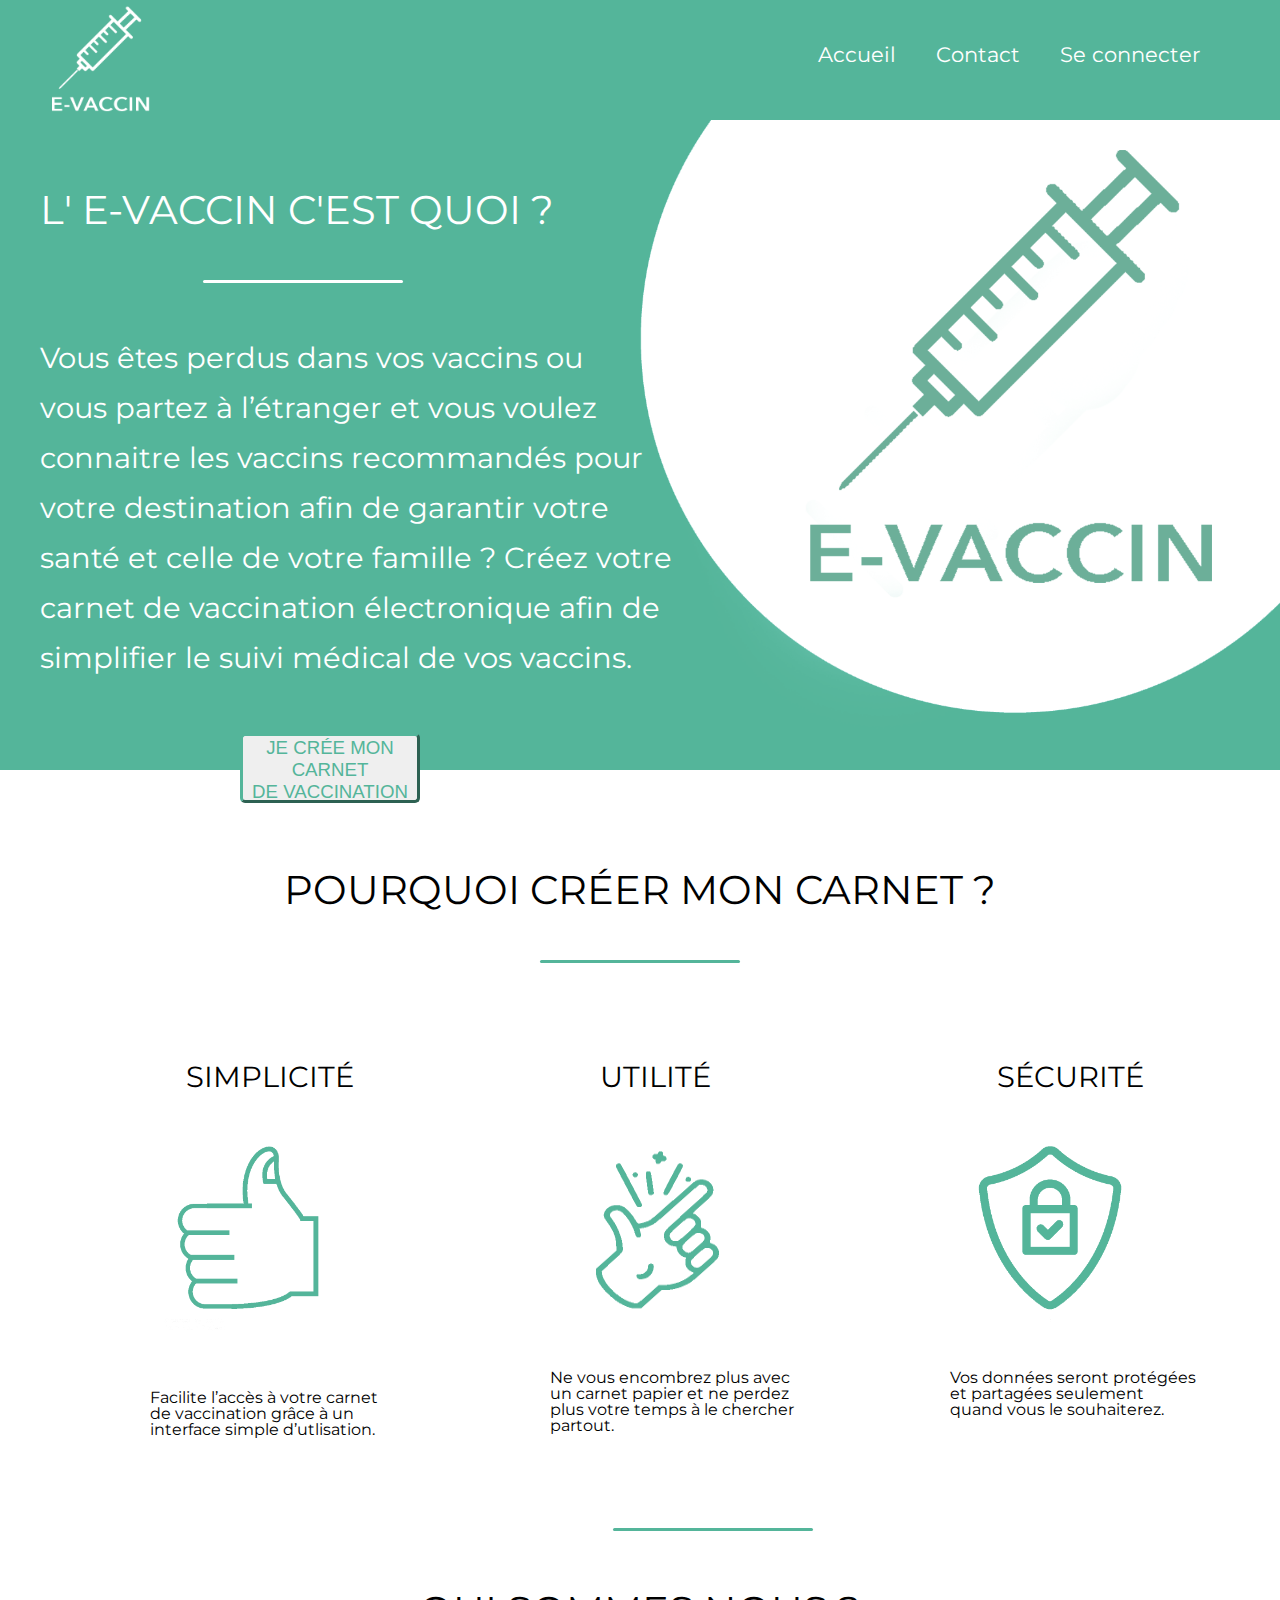
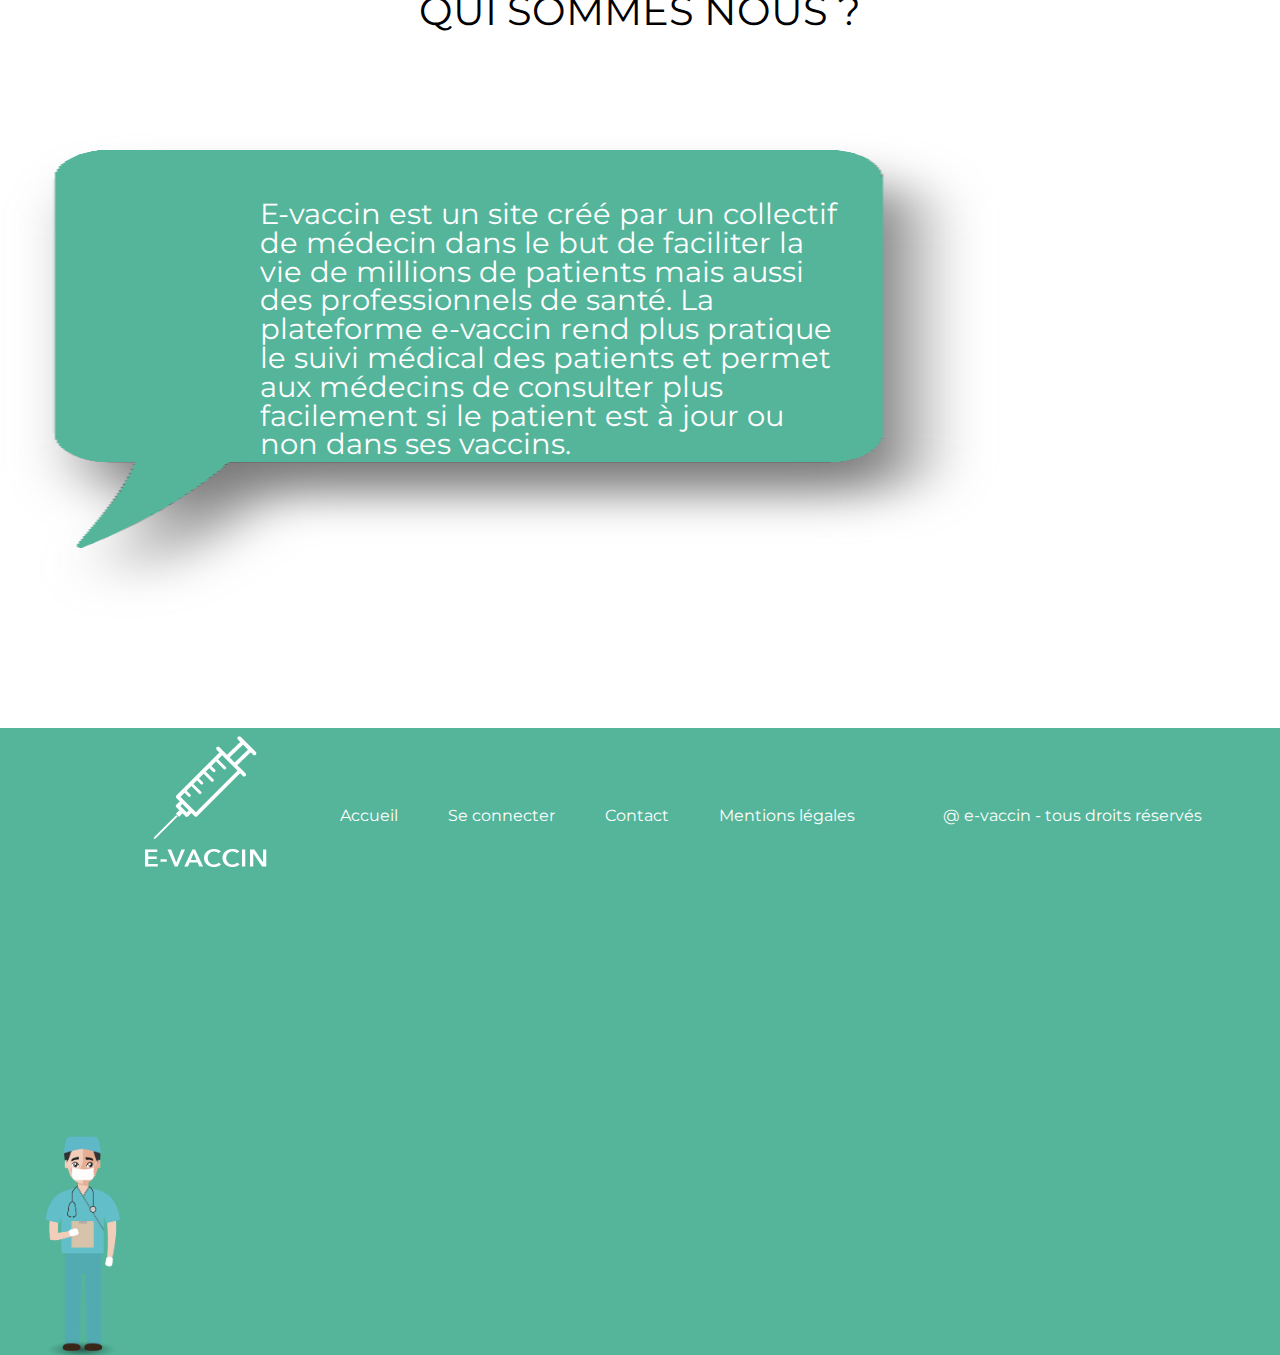
==== Projet 1/index.html @ affbc46d "Connecter" ====
<!DOCTYPE html>
<html lang="fr" dir="ltr">
  <head>
    <meta charset="utf-8">
    <link href="https://fonts.googleapis.com/css?family=McLaren&display=swap" rel="stylesheet">
    <link href="https://fonts.googleapis.com/css?family=Montserrat&display=swap" rel="stylesheet">
    <link rel="stylesheet" href="asset/css/style.css">
    <title>e-vaccin</title>
  </head>

  <body>

    <header>
      <div class="menufixed">
        <div class="wrap">
          <a href="index.html"><img src="asset/images/logof.png" alt="logo du site"></a>
          <nav>
            <ul>
              <li><a href="connexion.html">Se connecter</a></li>
              <li><a href="#contact">Contact</a></li>
              <li><a href="index.html">Accueil</a></li>
            </ul>
          </nav>
        </div>
      </div>
      <div class="clear"></div>
    </header>

    <section id="vquoi">
      <div class="wrap">
        <h2>L' e-vaccin c'est quoi ?</h2>
        <div class="barre"></div>
        <p> Vous êtes perdus dans vos vaccins ou<br>vous partez à l’étranger et vous voulez<br>connaitre les vaccins recommandés pour<br>votre destination afin de garantir votre<br>santé et celle de votre famille ?
        Créez votre<br>carnet de vaccination électronique afin de<br>simplifier le suivi médical de vos vaccins. </p>
        <button type="button" name="button"><a href="connexion.html">Je crée mon carnet<br>de vaccination</a></button>
      </div>
      <div class="clear"></div>
    </section>

    <section id="pourquoi">
      <div class="wrap">
        <h2>Pourquoi créer mon carnet ?</h2>
        <div class="barre2"></div>
        <div class="ex simple">
          <h3>Simplicité</h3>
          <img src="asset/images/simple.png" alt="logo simplicité">
          <p>Facilite l’accès à votre
          carnet de vaccination
          grâce à un interface
          simple d’utlisation.</p>
        </div>

        <div class="ex util">
          <h3>Utilité</h3>
          <img src="asset/images/utile.png" alt="logo utilité">
          <p>Ne vous encombrez
          plus avec un carnet
          papier et ne perdez
          plus votre temps à
          le chercher partout.</p>
        </div>

        <div class="ex securite">
          <h3>Sécurité</h3>
          <img src="asset/images/securite.png" alt="logo sécurité">
          <p>Vos données seront
          protégées et partagées
          seulement quand vous
          le souhaiterez.</p>
        </div>
      </div>
      <div class="clear"></div>
    </section>

    <section id="qui">
        <div class="barre3"></div>
        <h2>Qui sommes nous ?</h2>
        <p>E-vaccin est un site créé par un collectif de médecin dans le but de faciliter la vie de millions de patients mais aussi des professionnels de santé. La plateforme e-vaccin rend plus pratique le suivi médical des patients et permet aux médecins de consulter plus facilement si le patient est à jour ou non dans ses vaccins.</p>
        <img class="bulleperso" src="asset/images/bulle2.png" alt="bulle de discussion">
        <img class="perso" width="100px" src="asset/images/personnage.png" alt="petit bonhomme">
    </section>

    <footer>
      <div class="wrap">
        <a href="index.html"><img src="asset/images/logof.png" alt="logo du site"></a>
        <nav>
          <ul>
            <li><a href="index.html">Accueil</a></li>
            <li><a href="connexion.html">Se connecter</a></li>
            <li><a href="#contact">Contact</a></li>
            <li><a href="#mentions">Mentions légales</a></li>
          </ul>
        </nav>
        <p>@ e-vaccin - tous droits réservés</p>
      </div>
      <div class="clear"></div>
    </footer>

  </body>
</html>
---- Projet 1/asset/css/style.css ----
@import "reset.css";

.wrap {
  max-width: 1200px;
  width: 100%;
  margin: 0 auto;
}

body {
  font-family: 'Montserrat', sans-serif;
  background-color: white;
  color: #black;
}

header .menufixed {
  position: fixed;
  background-color: #54b59a;
  width: 100%;
  z-index: 3;
}

header img {
  float: left;
  width: 120px;
  height: 120px;
}

header nav ul li a {
  font-size: 1.3em;
  color: #fff;
}

header nav ul li a:hover {
  color: #7c869e;
}

header nav ul li {
  float: right;
  padding-right: 40px;
  padding-top: 45px;
}

#vquoi {
  background-image: url("../images/imgbackv.png");
  background-color: #54b59a;
  height: 650px;
  background-position: center;
  background-repeat: no-repeat;
  background-size: cover;
  margin-top: 120px;
  color: white;
}

#vquoi h2 {
  font-size: 2.5em;
  text-transform: uppercase;
  padding-top: 70px;
}

.barre {
  width: 200px;
  height: 3px;
  background-color: #fff;
  border-radius: 5px;
  margin: 50px 162.5px;
}

#vquoi p {
  font-size: 1.8em;
  line-height: 50px;
}

#vquoi a {
  text-transform: uppercase;
  font-size: 1.4em;
}

#vquoi a:hover {
  color:  #032e22;
}

#vquoi button {
  float: left;
  height: 70px;
  width: 180px;
  border-radius: 5px;
  border-color: #54b59a;
  border-width: 3px;
  margin-left: 200px;
  margin-top: 50px;
}


#vquoi button a {
  color: #54b59a;
}

#pourquoi {
  background-color: white;
  color: black;
}

#pourquoi h2 {
  text-align: center;
  font-size: 2.5em;
  text-transform: uppercase;
  padding-top: 100px;
}

.ex img {
  margin-top: 50px;
}

.util img {
  padding-bottom: 20px;
}

.securite img, .util img, .simple img {
  width: 200px;
  height: 200px;
}

.ex {
  float: left;
  width: 33.33333333333333333333%;
  padding: 50px 40px 40px 110px;
}

.ex h3 {
  font-size: 1.8em;
  text-transform: uppercase;
  text-align: center;
}

.barre2 {
  width: 200px;
  height: 3px;
  background-color: #54b59a;
  border-radius: 5px;
  margin: 50px 500px;
}

.simple h3 {
  margin-right: 10px;
}

.util h3 {
  margin-right: 40px;
}

.securite h3 {
  margin-right: 10px;
}
.simple p {
  margin-top: 45px;
}

.util p, .securite p {
  margin-top: 25px;
}

#qui {
  background-color: #fff;
  color: black;
  height: 800px;
}

#qui h2 {
  text-align: center;
  font-size: 2.5em;
  text-transform: uppercase;
  padding-top: 60px;
}

.barre3 {
  width: 200px;
  height: 3px;
  background-color: #54b59a;
  border-radius: 5px;
  margin-left: 612.5px;
  margin-top: 50px;
}

.perso {
  float: left;
  margin-left: 30px;
  margin-top: 500px;
}

.bulleperso {
  float: right;
  width: 1000px;
  height: 500px;
  margin-right: 279px;
  margin-top: 100px;
  position: relative;
  z-index: 1;
}

#qui p {
  position: absolute;
  z-index: 2;
  top: 1800px;
  left: 260px;
  right: 440px;
  font-family: 'Montserrat', cursive;
  font-size: 1.8em;
  color: white;
}

#qui p a {
  color: #585858;
}

#qui p a:hover {
  color: #1b1b1b;
}


footer {
  background-color: #54b59a;
}

footer img {
  width: 150px;
  height: 150px;
  float: left;
}

footer p {
  text-align: center;
  color: white;
}

footer nav ul li {
  float: left;
  margin-right: 50px;
}

footer nav {
  margin-left: 300px;
  padding-top: 80px;
}

footer nav ul li a {
  color: white;
}

footer nav ul li a:hover {
  color: #7c869e;
}




/* CONNEXION */




#pageconnexion {
font-family:"Montserrat";
background-color: white;
}

#con {
  text-align: center;
	margin-top: 30px;
}

div .connexion input[type=text]{
  width: 100%;
  padding: 14px 20px;
  margin: 7px 0 20px 0;
  border: 1px solid #54b59a;
  border-radius: 4px;
  opacity: 80%;
  border-color: #54B59A;
  border-width: 1.5px;
}
div .connexion input[type=password]{
  width: 100%;
  padding: 14px 20px;
  margin: 7px 0 20px 0;
  border: 1px solid #54b59a;
  border-radius: 4px;
  opacity: 80%;
  border-color: #54B59A;
  border-width: 1.5px;
}

div .connexion input[type=submit]{
  width: 50%;
  color: white;
  padding: 14px 20px;
	margin-left: 25%;
  border: none;
  border-radius: 4px;
	margin-bottom: 100px;
	text-align: center;
  text-transform: uppercase;
  font-size: 1.4em;
  margin-top: 60px;
  border-color: #54B59A;
  border-width: 1.5px;
  background-color: #54B59A;
}

div .connexion input[type=number]{
	width: 100%;
  padding: 12px 20px;
  margin: 7px 0 20px 0;
  border: 1px solid #54b59a;
  border-radius: 4px;
  opacity: 80%;
  border-color: #54B59A;
  border-width: 1.5px;
}
div .connexion input[type=submit]:hover{

	transition-duration: 1s;
	background-image: url(../images/bandetextee-vaccin.png);
	background-size: contain;
	background-repeat: no-repeat;
	background-position: right;

}
div .connexion input[type=text]:hover{
	border: 3px solid #16a88b;
}
div .connexion input[type=password]:hover{
	border: 3px solid #16a88b;
}
div .inscription input[type=text]{
  width: 100%;
  padding: 14px 20px;
  margin: 7px 0 20px 0;
  border: 1px solid #54b59a;
  border-radius: 4px;
  opacity: 80%;
  border-color: #54B59A;
  border-width: 1.5px;
}
div .inscription input[type=password]{
  width: 100%;
  padding: 14px 20px;
  margin: 7px 0 20px 0;
  border: 1px solid #54b59a;
  border-radius: 4px;
  opacity: 80%;
  border-color: #54B59A;
  border-width: 1.5px;
}

div .inscription input[type=submit]{
  width: 50%;
  color: white;
  padding: 14px 20px;
	margin-left: 25%;
  border: none;
  border-radius: 4px;
	margin-bottom: 100px;
	text-align: center;
  text-transform: uppercase;
  font-size: 1.4em;
  margin-top: 60px;
  border-color: #54B59A;
  border-width: 1.5px;
  background-color: #54B59A;
}

div .inscription input[type=number]{
	width: 100%;
  padding: 12px 20px;
  margin: 7px 0 20px 0;
  border: 1px solid #54b59a;
  border-radius: 4px;
  opacity: 80%;
  border-color: #54B59A;
  border-width: 1.5px;
}

div .inscription input[type=number]:hover {
  border: 3px solid #16a88b;
}

div .inscription input[type=submit]:hover{

	transition-duration: 1s;
	background-image: url(../images/bandetextee-vaccin.png);
	background-size: contain;
	background-repeat: no-repeat;
	background-position: right;

}
div .inscription input[type=text]:hover{
	border: 3px solid #16a88b;
}
div .inscription input[type=password]:hover{
	border: 3px solid #16a88b;
}
div .barre3 {
	background-color: #16a88b;
	height: 2px;
	width: 100px;
	margin: 0 auto;
	margin-top: 60px;
	margin-bottom: 60px;

}


div .connexion {
	float: left;
	width: 40%;
}

div .inscription  {
	float: right;
	width: 40%;
}
.connexion p , .inscription p {
	text-align: center;
	margin-bottom: 40px;
}
div .barre4 {
	background-color: #16a88b;
	height: 675px;
	width: 2px;
	margin-left: 10%;
	margin-top: 70px;
	float: left;

}

#inscription {
	margin-bottom: 200px;
}

LA MERE DE MATHIS LA REINE DES ABEILLES
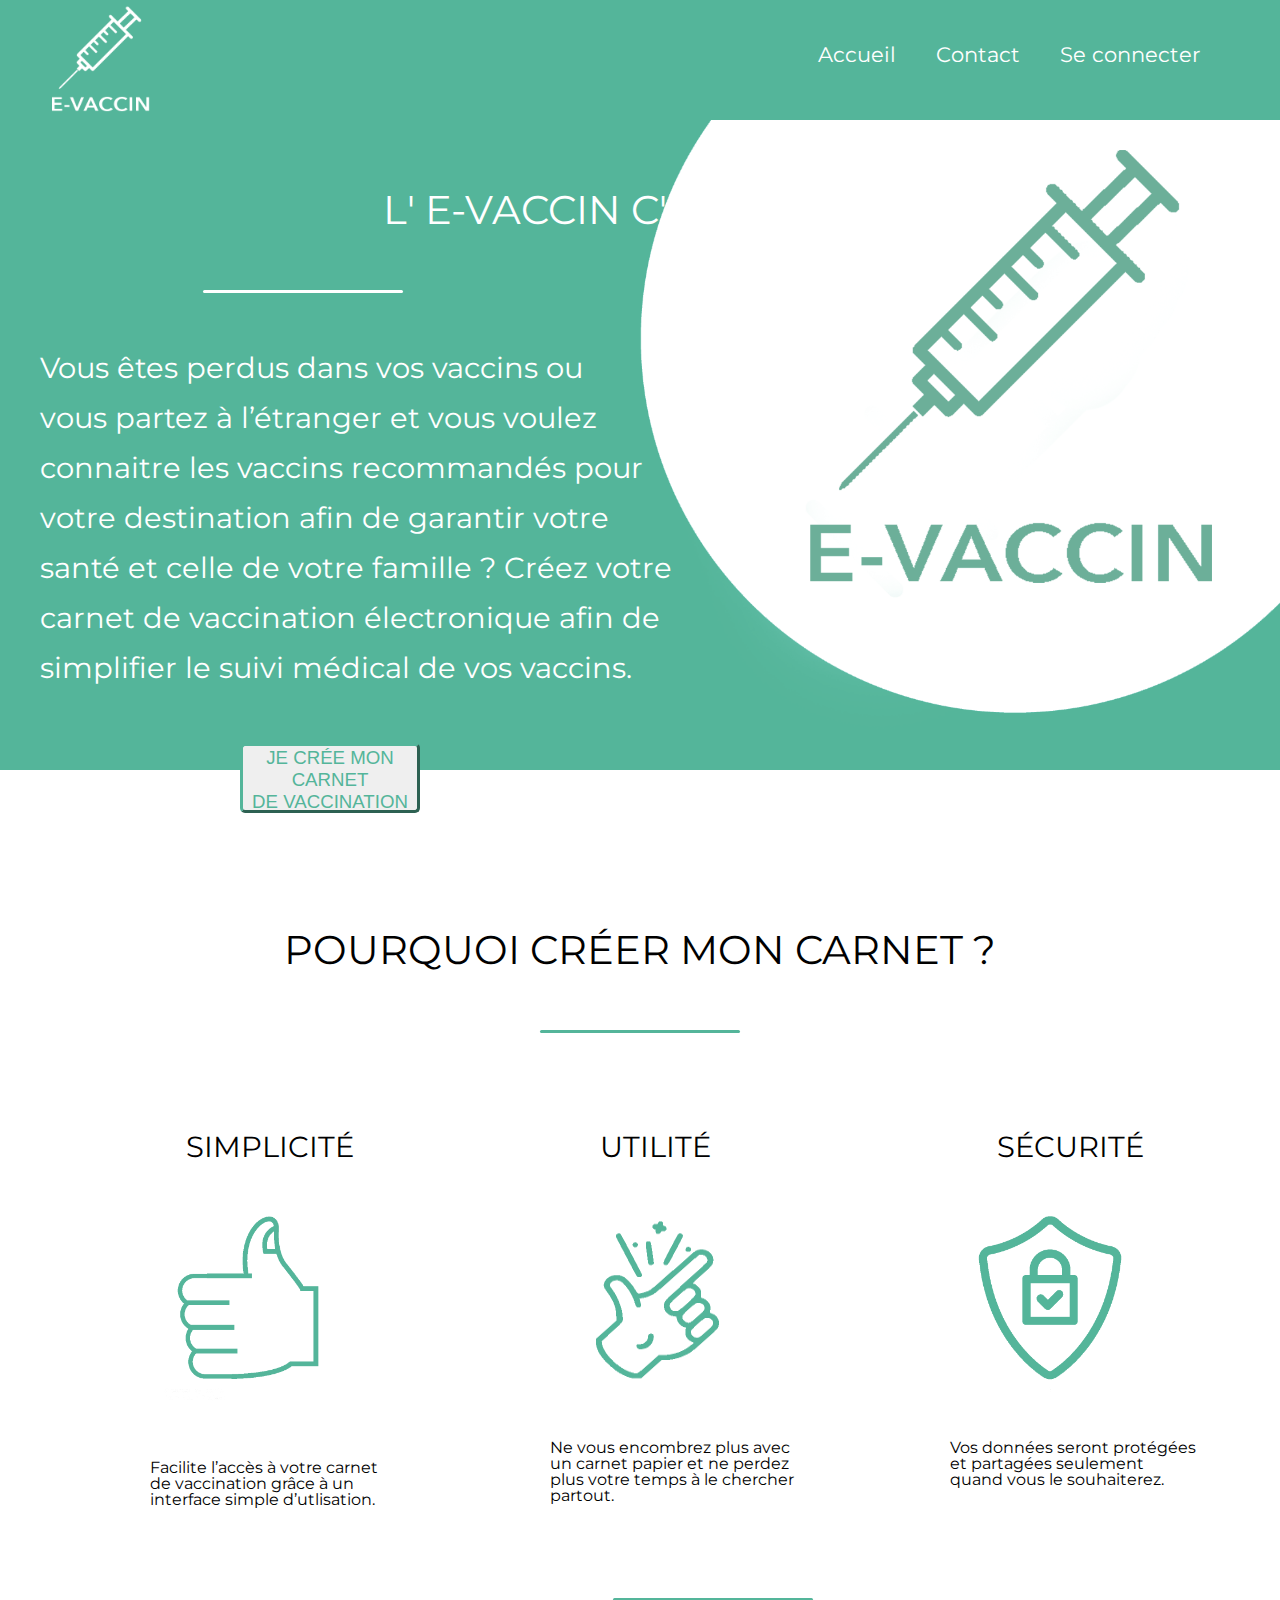
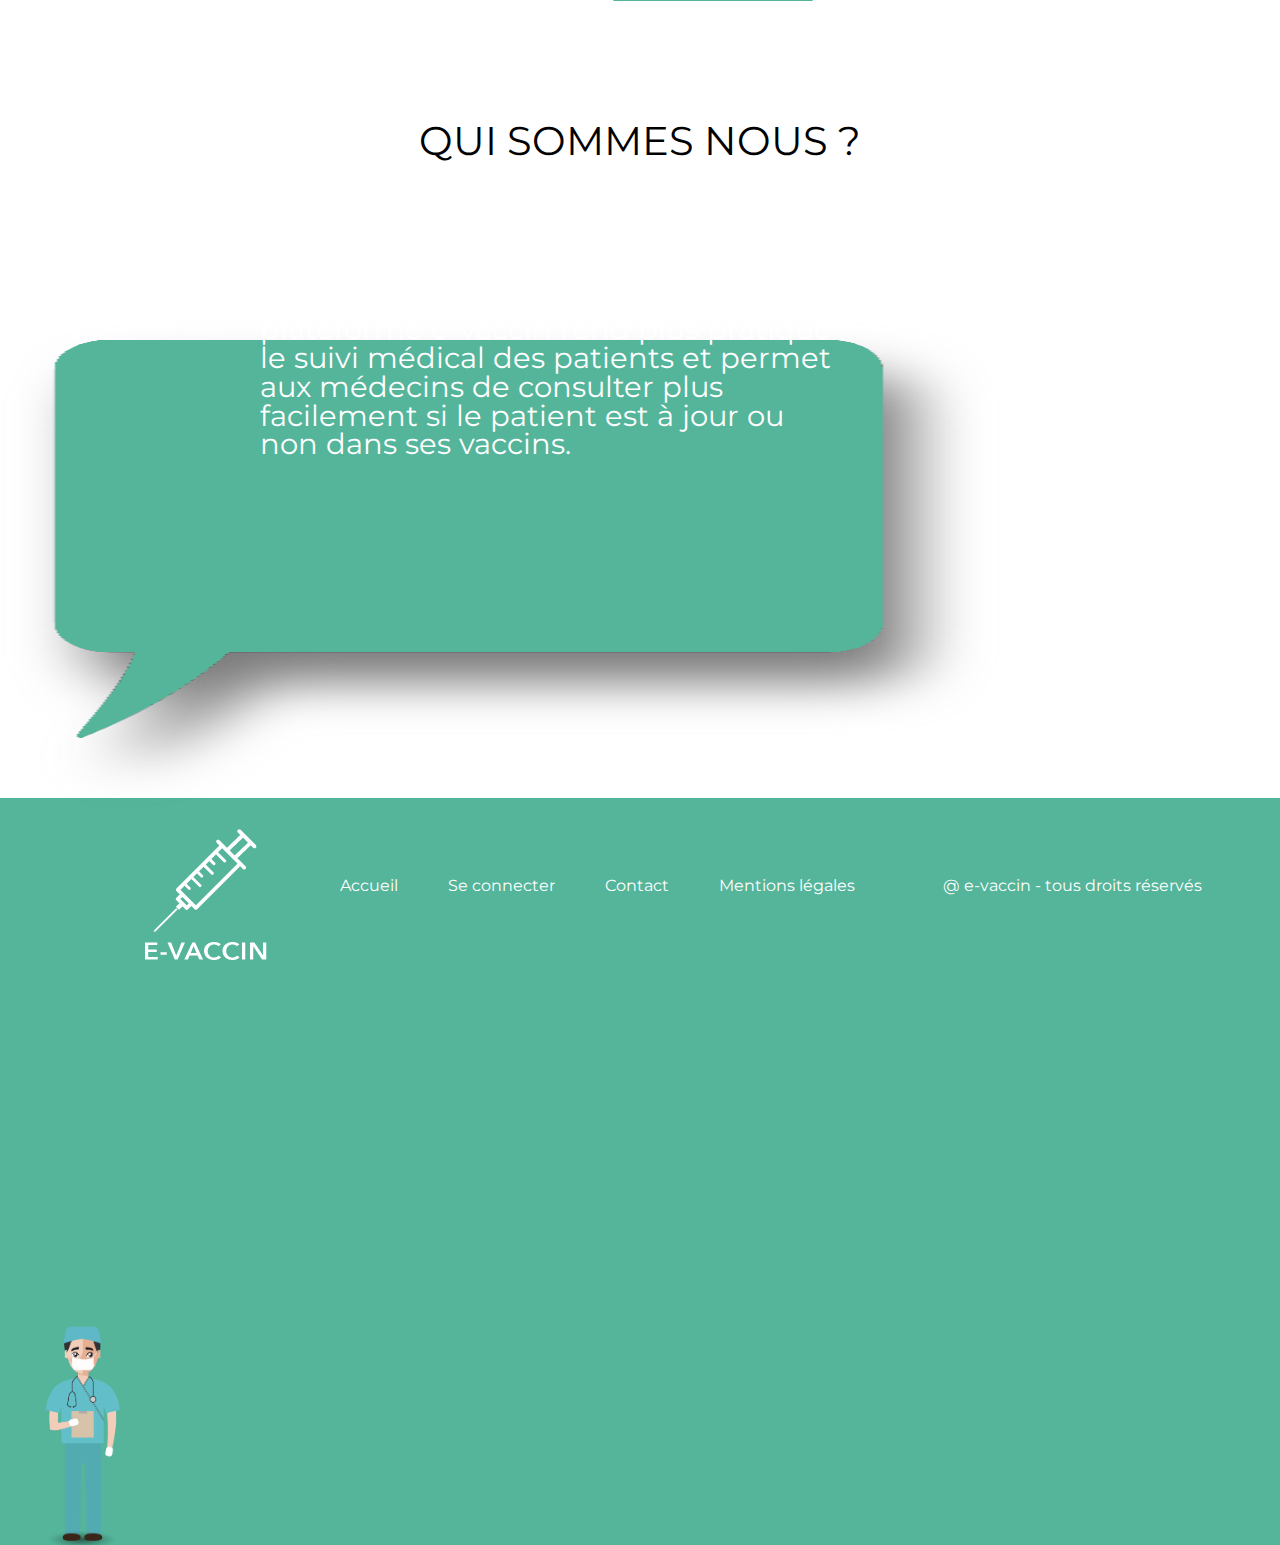
==== commit f97463cf: "police" ====
--- a/Projet 1/index.html
+++ b/Projet 1/index.html
@@ -2,7 +2,6 @@
 <html lang="fr" dir="ltr">
   <head>
     <meta charset="utf-8">
-    <link href="https://fonts.googleapis.com/css?family=McLaren&display=swap" rel="stylesheet">
     <link href="https://fonts.googleapis.com/css?family=Montserrat&display=swap" rel="stylesheet">
     <link rel="stylesheet" href="asset/css/style.css">
     <title>e-vaccin</title>
--- a/Projet 1/asset/css/style.css
+++ b/Projet 1/asset/css/style.css
@@ -437,4 +437,93 @@
 	margin-bottom: 200px;
 }
 
-LA MERE DE MATHIS LA REINE DES ABEILLES 
+
+/* CONTACT */
+
+
+.conformulaire {
+	float: left;
+	width: 50%;
+	border: 1px solid #54b59a;
+	margin-left: 5%;
+	margin-top: 30px;
+	margin-bottom: 200px;
+}
+.coninformation {
+	margin-top: 30px;
+	float: right;
+	width: 30%;
+	border: 1px solid #54b59a;
+	margin-right: 5%;
+	padding-bottom: 446px;
+}
+h1 {
+	text-align: center;
+	margin: 100px 0;
+	font-size: 2.5em;
+}
+h2{
+	text-align: center;
+	margin: 60px 0;
+	font-size: 1.5em;
+}
+.bar {
+	width: 10%;
+	height: 3px;
+	margin: 0 auto;
+	background-color: #54b59a;
+}
+.conformulaire input{
+	width: 45%;
+	padding: 12px 30px;
+	border-radius: 3px;
+	border: 1px solid #54b59a;
+	background-color: #54b59a;
+	margin-left: 2%;
+	margin-right: 2%;
+}
+
+.conformulaire #email{
+	margin-top: 60px;
+	float: left;
+	margin-bottom: 30px;
+}
+.conformulaire #nom {
+	margin-bottom: 30px;
+	margin-top: 60px;
+	float: right;
+}
+.conformulaire textarea{
+	border: 1px solid #54b59a;
+	background-color: #54b59a;
+	width: 50%;
+	margin-left: 25%;
+	border-radius: 3px;
+	border: none;
+	margin-top: 30px;
+	max-width: 50%;
+	max-height: 2000px;
+	min-width: 50%;
+}
+.conformulaire #sujet {
+	width: 96%;
+}
+.conformulaire #submit {
+	margin-left: 27.5%;
+	margin-bottom: 60px;
+	margin-top: 30px;
+}
+.coninformation .info input{
+	background-color: #54b59a;
+	text-align: center;
+	font-size: 1.2em;
+	margin-left: 40%;
+	margin-top: 30px;
+	max-width: 50%;
+	padding: 10px 0;
+	border: none
+}
+.info input:hover {
+	padding-right: 40px;
+	padding-bottom: 200px;
+}
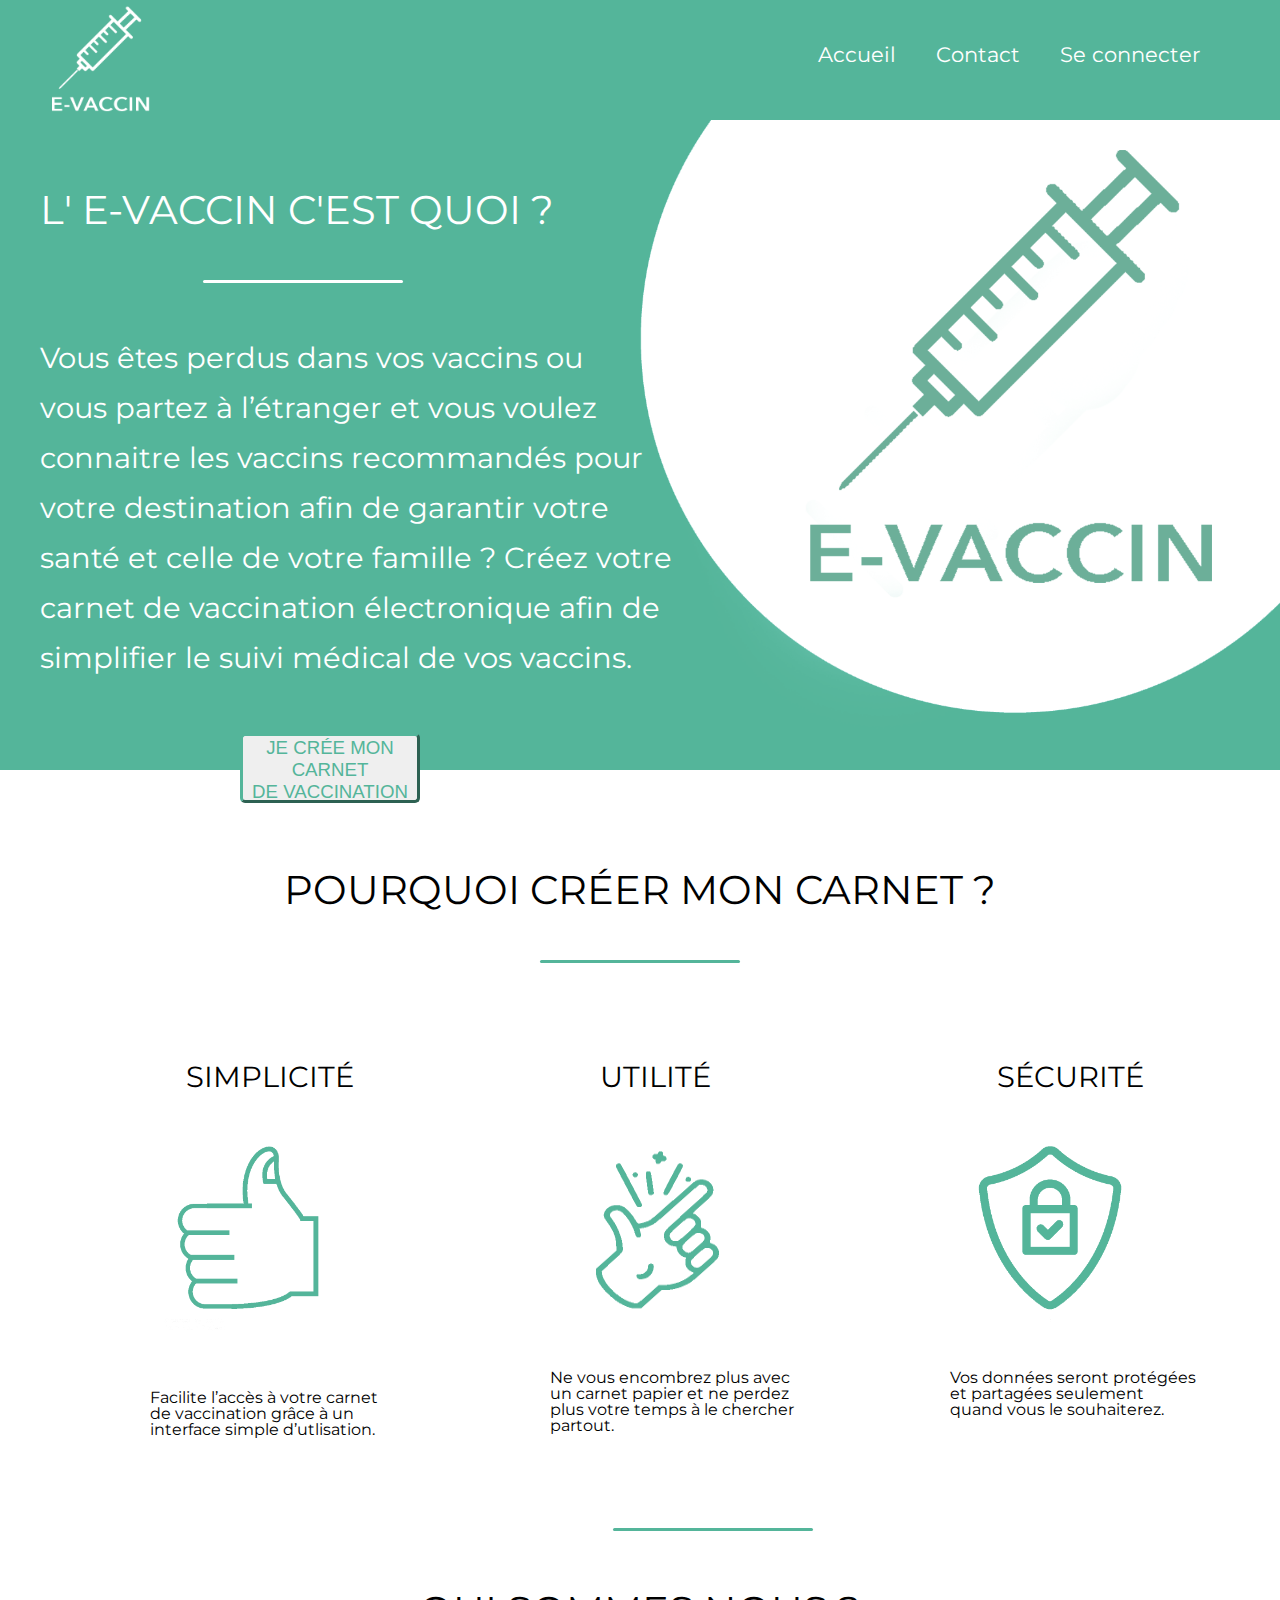
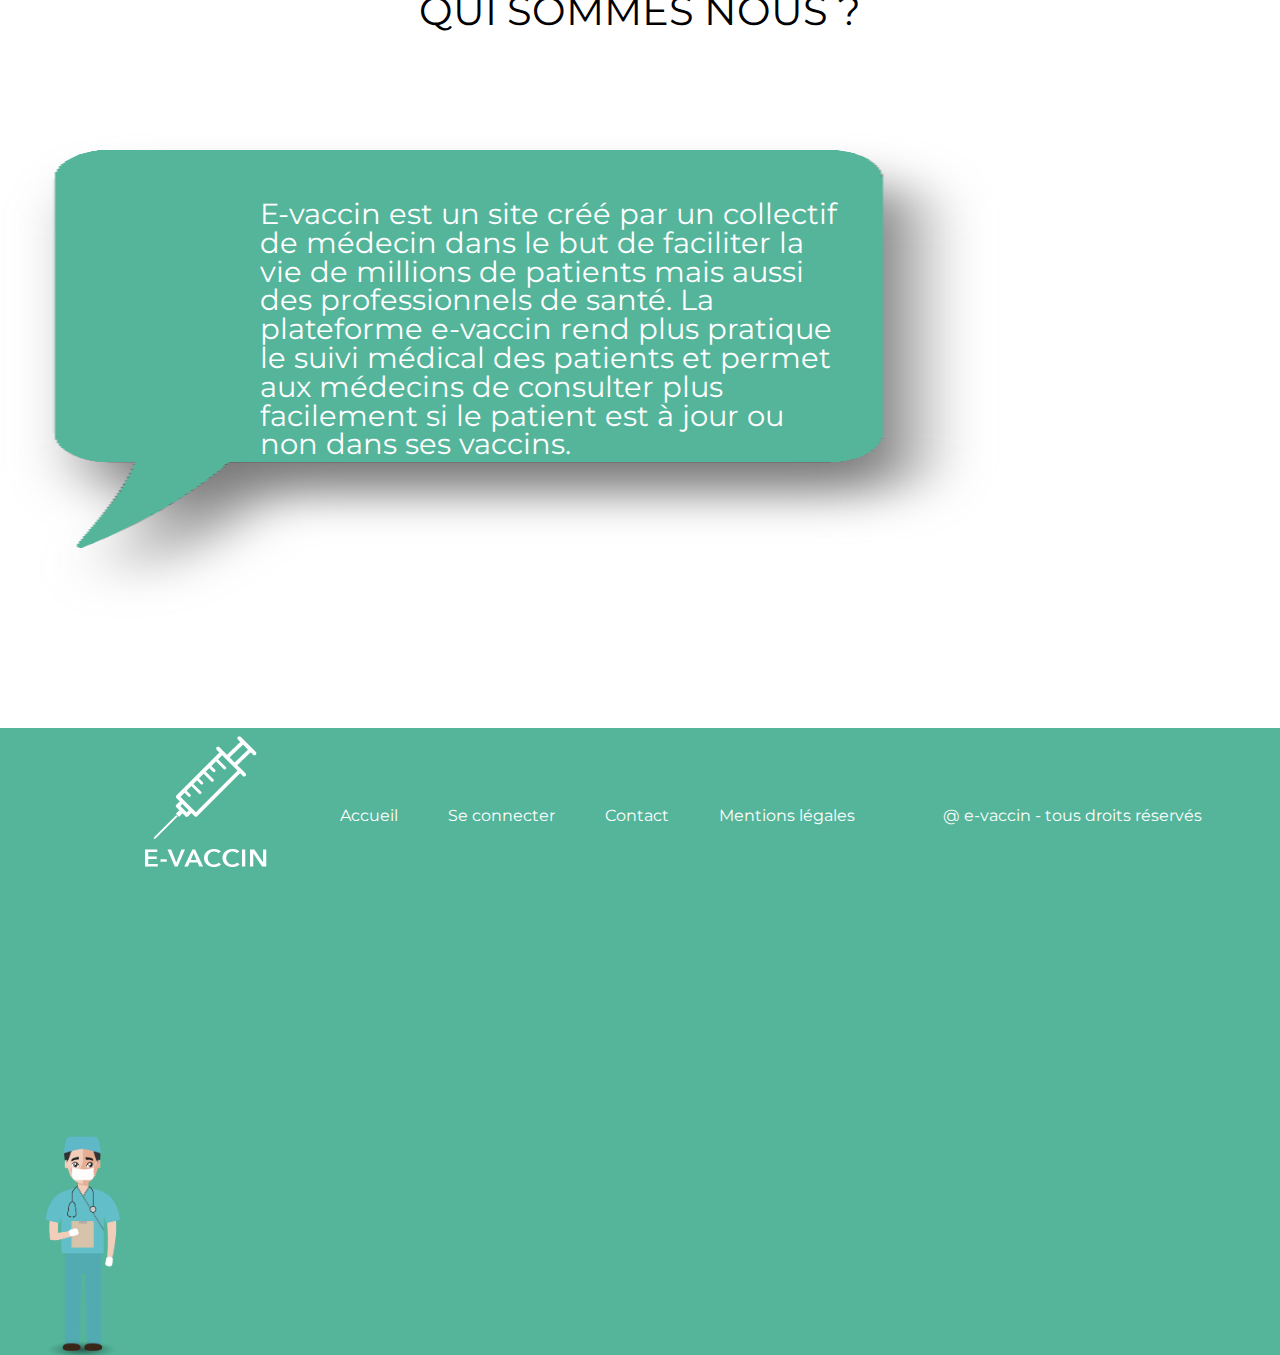
==== commit 2bc5585f: "lien" ====
--- a/Projet 1/index.html
+++ b/Projet 1/index.html
@@ -16,7 +16,7 @@
           <nav>
             <ul>
               <li><a href="connexion.html">Se connecter</a></li>
-              <li><a href="#contact">Contact</a></li>
+              <li><a href="contact.html">Contact</a></li>
               <li><a href="index.html">Accueil</a></li>
             </ul>
           </nav>
@@ -86,7 +86,7 @@
           <ul>
             <li><a href="index.html">Accueil</a></li>
             <li><a href="connexion.html">Se connecter</a></li>
-            <li><a href="#contact">Contact</a></li>
+            <li><a href="contact.html">Contact</a></li>
             <li><a href="#mentions">Mentions légales</a></li>
           </ul>
         </nav>
--- a/Projet 1/asset/css/style.css
+++ b/Projet 1/asset/css/style.css
@@ -457,12 +457,13 @@
 	margin-right: 5%;
 	padding-bottom: 446px;
 }
-h1 {
+.h1speciale {
 	text-align: center;
 	margin: 100px 0;
 	font-size: 2.5em;
-}
-h2{
+  padding-top: 120px;
+}
+h5{
 	text-align: center;
 	margin: 60px 0;
 	font-size: 1.5em;
@@ -517,11 +518,10 @@
 	background-color: #54b59a;
 	text-align: center;
 	font-size: 1.2em;
-	margin-left: 40%;
-	margin-top: 30px;
+	margin: 0 auto;
 	max-width: 50%;
-	padding: 10px 0;
-	border: none
+	padding: 10px 40px;
+	border: none;
 }
 .info input:hover {
 	padding-right: 40px;
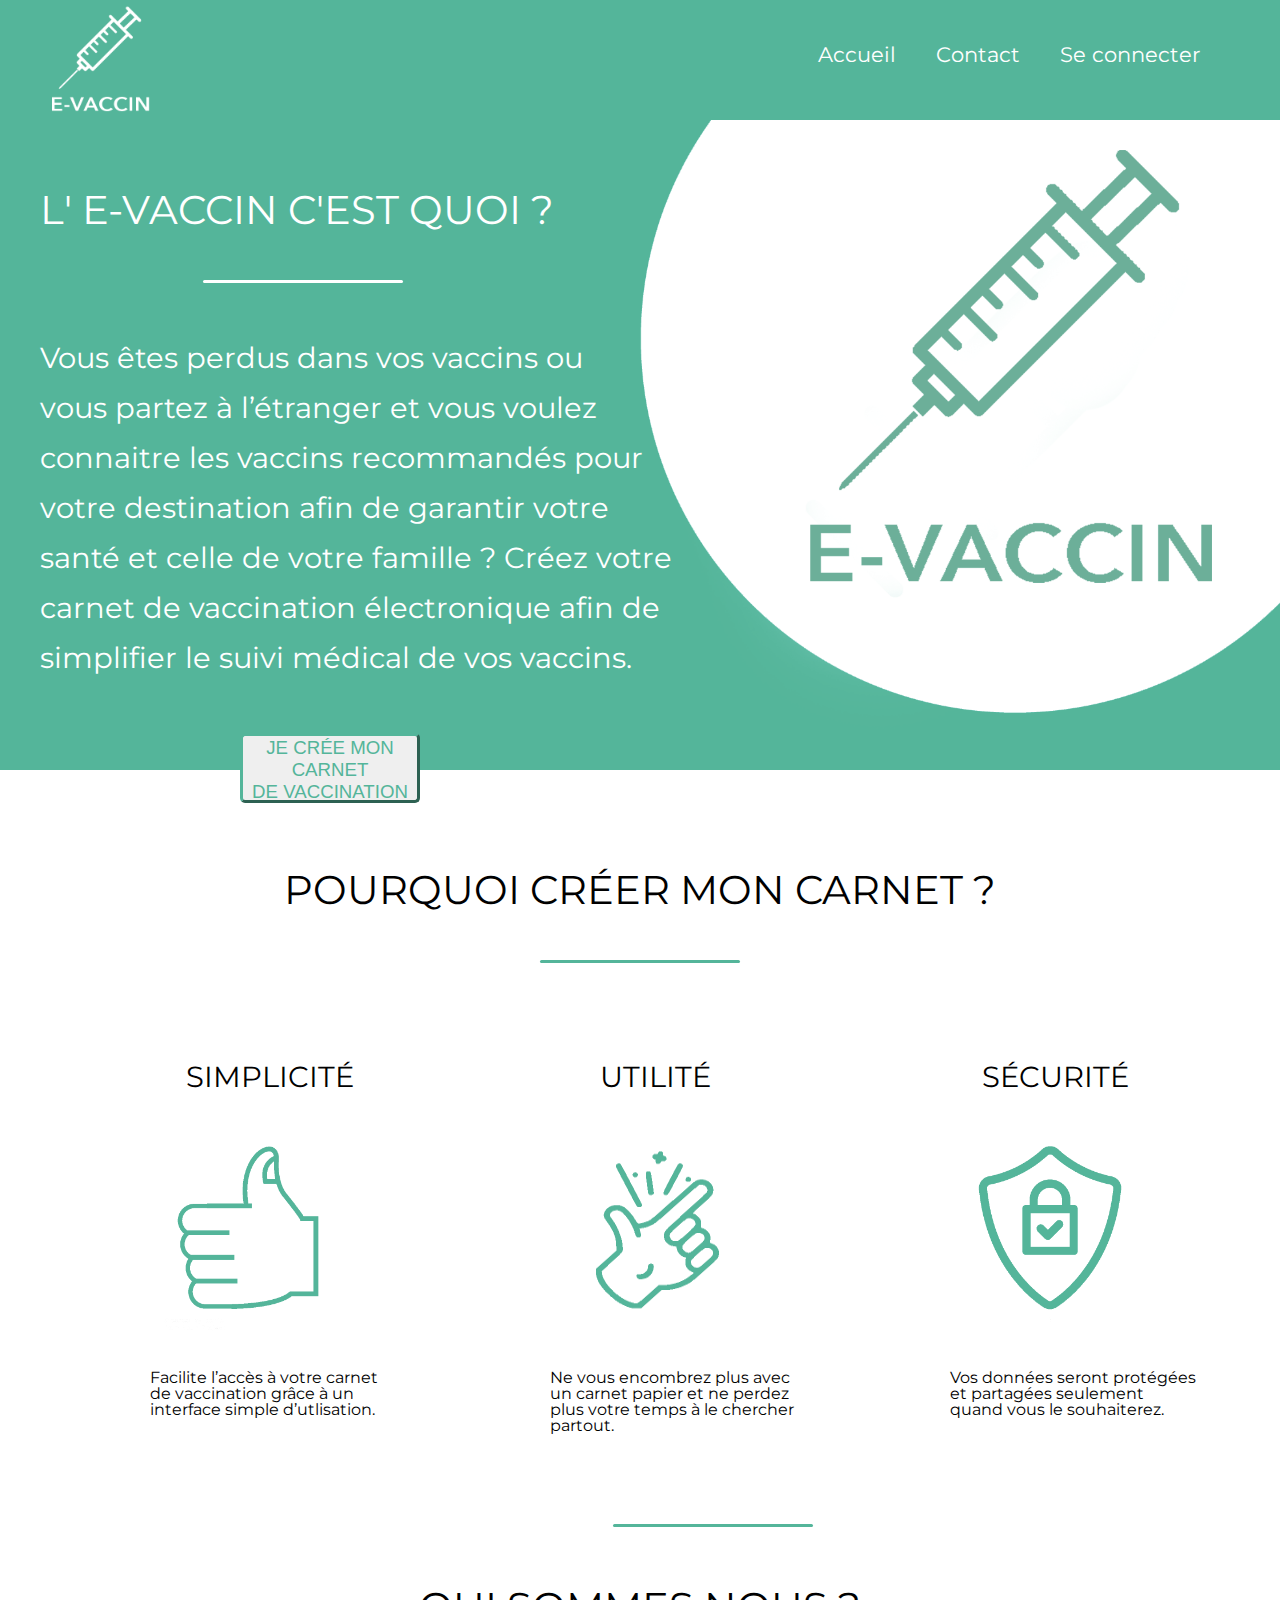
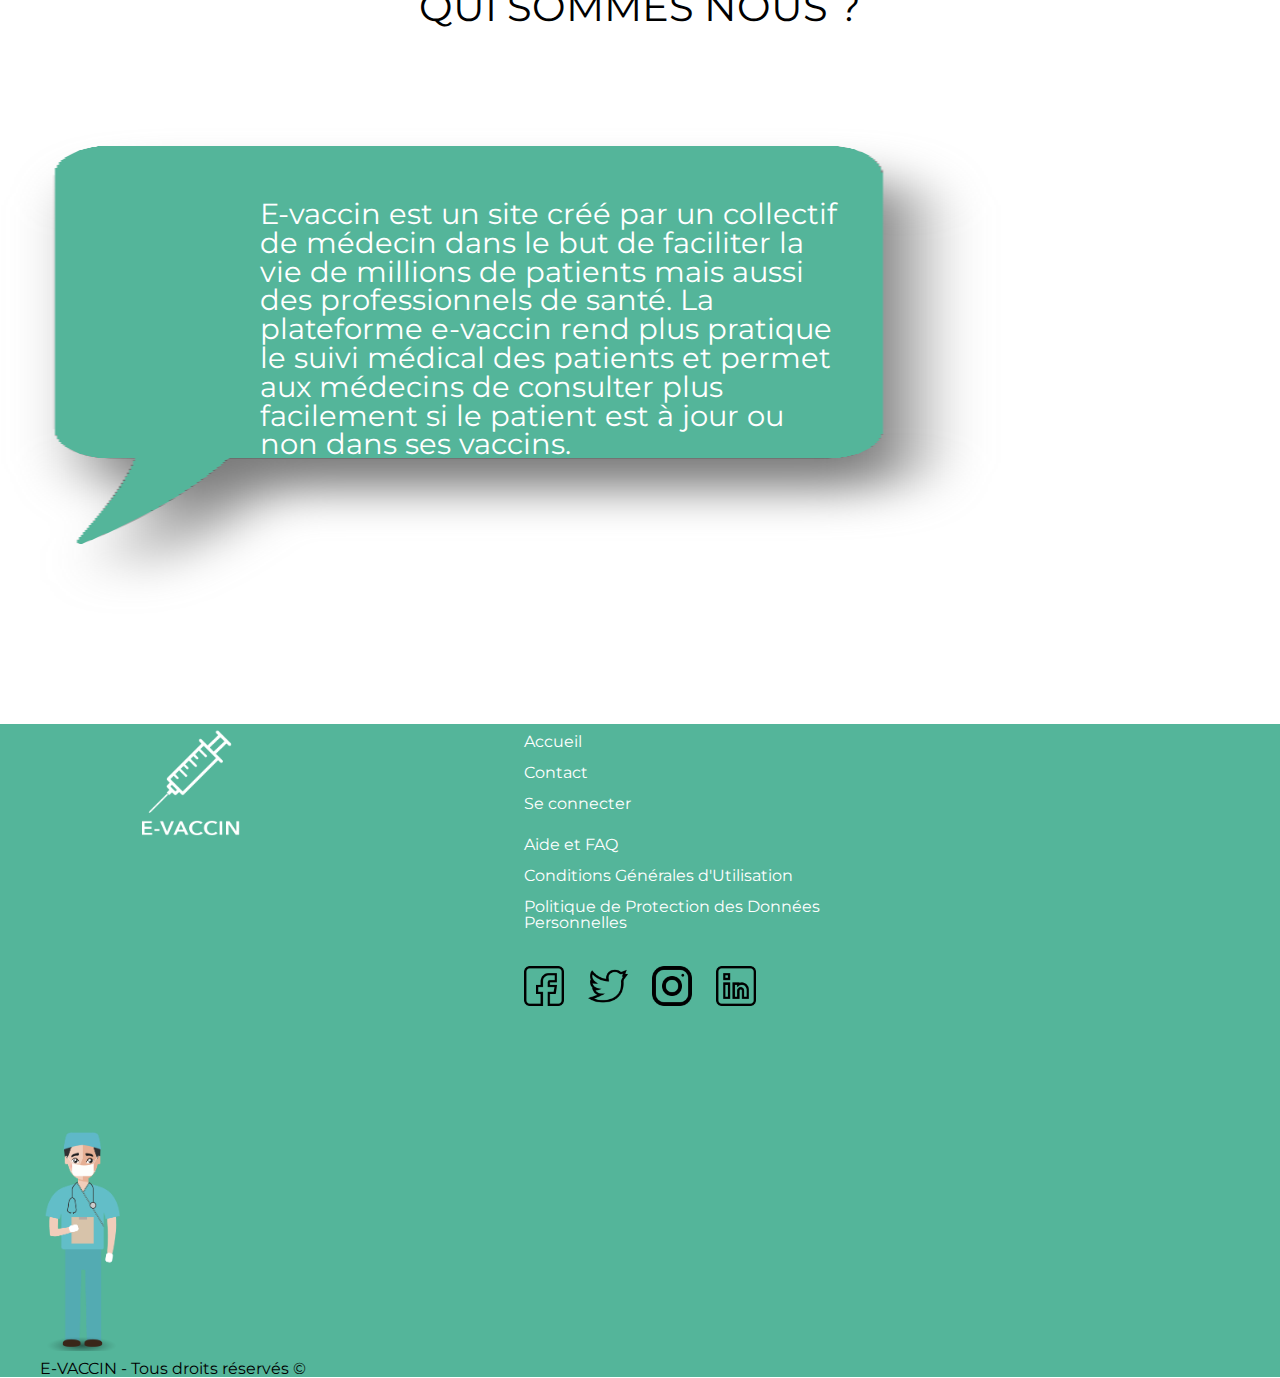
==== commit f4e4bec6: "Footer" ====
--- a/Projet 1/index.html
+++ b/Projet 1/index.html
@@ -2,6 +2,7 @@
 <html lang="fr" dir="ltr">
   <head>
     <meta charset="utf-8">
+    <link href="https://fonts.googleapis.com/css?family=McLaren&display=swap" rel="stylesheet">
     <link href="https://fonts.googleapis.com/css?family=Montserrat&display=swap" rel="stylesheet">
     <link rel="stylesheet" href="asset/css/style.css">
     <title>e-vaccin</title>
@@ -16,7 +17,7 @@
           <nav>
             <ul>
               <li><a href="connexion.html">Se connecter</a></li>
-              <li><a href="contact.html">Contact</a></li>
+              <li><a href="#contact">Contact</a></li>
               <li><a href="index.html">Accueil</a></li>
             </ul>
           </nav>
@@ -74,23 +75,48 @@
     <section id="qui">
         <div class="barre3"></div>
         <h2>Qui sommes nous ?</h2>
-        <p>E-vaccin est un site créé par un collectif de médecin dans le but de faciliter la vie de millions de patients mais aussi des professionnels de santé. La plateforme e-vaccin rend plus pratique le suivi médical des patients et permet aux médecins de consulter plus facilement si le patient est à jour ou non dans ses vaccins.</p>
-        <img class="bulleperso" src="asset/images/bulle2.png" alt="bulle de discussion">
-        <img class="perso" width="100px" src="asset/images/personnage.png" alt="petit bonhomme">
+        <div class="container">
+          <p>E-vaccin est un site créé par un collectif de médecin dans le but de faciliter la vie de millions de patients mais aussi des professionnels de santé. La plateforme e-vaccin rend plus pratique le suivi médical des patients et permet aux médecins de consulter plus facilement si le patient est à jour ou non dans ses vaccins.</p>
+          <img class="bulleperso" src="asset/images/bulle2.png" alt="bulle de discussion">
+          <img class="perso" width="100px" src="asset/images/personnage.png" alt="petit bonhomme">
+        </div>
     </section>
 
     <footer>
       <div class="wrap">
-        <a href="index.html"><img src="asset/images/logof.png" alt="logo du site"></a>
-        <nav>
-          <ul>
-            <li><a href="index.html">Accueil</a></li>
-            <li><a href="connexion.html">Se connecter</a></li>
-            <li><a href="contact.html">Contact</a></li>
-            <li><a href="#mentions">Mentions légales</a></li>
-          </ul>
-        </nav>
-        <p>@ e-vaccin - tous droits réservés</p>
+        <div class="footer logofooter">
+          <a href="index.html"><img src="asset/images/logof.png" alt="logo du site"></a>
+        </div>
+        <div class="footer menufooter">
+          <nav>
+            <ul>
+              <li><a href="index.html">Accueil</a></li>
+              <li><a href="contact">Contact</a></li>
+              <li><a href="connexion.html">Se connecter</a></li>
+            </ul>
+          </nav>
+        </div>
+        <div class="footer legalfooter">
+          <nav>
+            <ul>
+              <li><a href="#">Aide et FAQ</a></li>
+              <li><a href="#">Conditions Générales d'Utilisation</a></li>
+              <li><a href="#">Politique de Protection des Données Personnelles</a></li>
+            </ul>
+          </nav>
+          <div class="reseaufooter">
+            <img src="asset/images/facebook.png" alt="logo facebook">
+            <img src="asset/images/twitter.png" alt="logo facebook">
+            <img src="asset/images/instagram.png" alt="logo facebook">
+            <img src="asset/images/linkedin.png" alt="logo facebook">
+          </div>
+        </div>
+        <div class="clear"></div>
+        <div class="barrefooter"></div>
+        <div class="clear"></div>
+        <div class="mentionfooter">
+          <p>E-VACCIN - Tous droits réservés ©</p>
+        </div>
       </div>
       <div class="clear"></div>
     </footer>
--- a/Projet 1/asset/css/style.css
+++ b/Projet 1/asset/css/style.css
@@ -149,13 +149,10 @@
 }
 
 .securite h3 {
-  margin-right: 10px;
-}
-.simple p {
-  margin-top: 45px;
-}
-
-.util p, .securite p {
+  margin-right: 40px;
+}
+
+.simple p, .util p, .securite p {
   margin-top: 25px;
 }
 
@@ -171,6 +168,7 @@
   text-transform: uppercase;
   padding-top: 60px;
 }
+
 
 .barre3 {
   width: 200px;
@@ -208,47 +206,47 @@
   color: white;
 }
 
-#qui p a {
-  color: #585858;
-}
-
-#qui p a:hover {
-  color: #1b1b1b;
-}
-
-
 footer {
   background-color: #54b59a;
 }
 
-footer img {
-  width: 150px;
-  height: 150px;
-  float: left;
-}
-
-footer p {
-  text-align: center;
+footer .footer {
+  float: left;
+  width: 32.8%;
+}
+
+footer .logofooter img {
+  width: 120px;
+  height: 120px;
+  float: left;
+}
+
+footer nav ul li  {
+  margin-top: 10px;
+  margin-bottom: 15px;
+}
+
+footer nav ul li a {
+  color: #fff;
+}
+
+footer nav ul li a:hover {
+  color: grey;
+}
+
+footer .reseaufooter img {
+  width: 40px;
+  height: 40px;
+  margin-top: 20px;
+  margin-right: 20px;
+}
+
+footer .barrefooter {
+  width: 100%;
+  height: 10px;
   color: white;
 }
 
-footer nav ul li {
-  float: left;
-  margin-right: 50px;
-}
-
-footer nav {
-  margin-left: 300px;
-  padding-top: 80px;
-}
-
-footer nav ul li a {
-  color: white;
-}
-
-footer nav ul li a:hover {
-  color: #7c869e;
-}
 
 
 
@@ -426,7 +424,7 @@
 div .barre4 {
 	background-color: #16a88b;
 	height: 675px;
-	width: 2px;
+	width: 3px;
 	margin-left: 10%;
 	margin-top: 70px;
 	float: left;
@@ -437,93 +435,4 @@
 	margin-bottom: 200px;
 }
 
-
-/* CONTACT */
-
-
-.conformulaire {
-	float: left;
-	width: 50%;
-	border: 1px solid #54b59a;
-	margin-left: 5%;
-	margin-top: 30px;
-	margin-bottom: 200px;
-}
-.coninformation {
-	margin-top: 30px;
-	float: right;
-	width: 30%;
-	border: 1px solid #54b59a;
-	margin-right: 5%;
-	padding-bottom: 446px;
-}
-.h1speciale {
-	text-align: center;
-	margin: 100px 0;
-	font-size: 2.5em;
-  padding-top: 120px;
-}
-h5{
-	text-align: center;
-	margin: 60px 0;
-	font-size: 1.5em;
-}
-.bar {
-	width: 10%;
-	height: 3px;
-	margin: 0 auto;
-	background-color: #54b59a;
-}
-.conformulaire input{
-	width: 45%;
-	padding: 12px 30px;
-	border-radius: 3px;
-	border: 1px solid #54b59a;
-	background-color: #54b59a;
-	margin-left: 2%;
-	margin-right: 2%;
-}
-
-.conformulaire #email{
-	margin-top: 60px;
-	float: left;
-	margin-bottom: 30px;
-}
-.conformulaire #nom {
-	margin-bottom: 30px;
-	margin-top: 60px;
-	float: right;
-}
-.conformulaire textarea{
-	border: 1px solid #54b59a;
-	background-color: #54b59a;
-	width: 50%;
-	margin-left: 25%;
-	border-radius: 3px;
-	border: none;
-	margin-top: 30px;
-	max-width: 50%;
-	max-height: 2000px;
-	min-width: 50%;
-}
-.conformulaire #sujet {
-	width: 96%;
-}
-.conformulaire #submit {
-	margin-left: 27.5%;
-	margin-bottom: 60px;
-	margin-top: 30px;
-}
-.coninformation .info input{
-	background-color: #54b59a;
-	text-align: center;
-	font-size: 1.2em;
-	margin: 0 auto;
-	max-width: 50%;
-	padding: 10px 40px;
-	border: none;
-}
-.info input:hover {
-	padding-right: 40px;
-	padding-bottom: 200px;
-}
+LA MERE DE MATHIS LA REINE DES ABEILLES
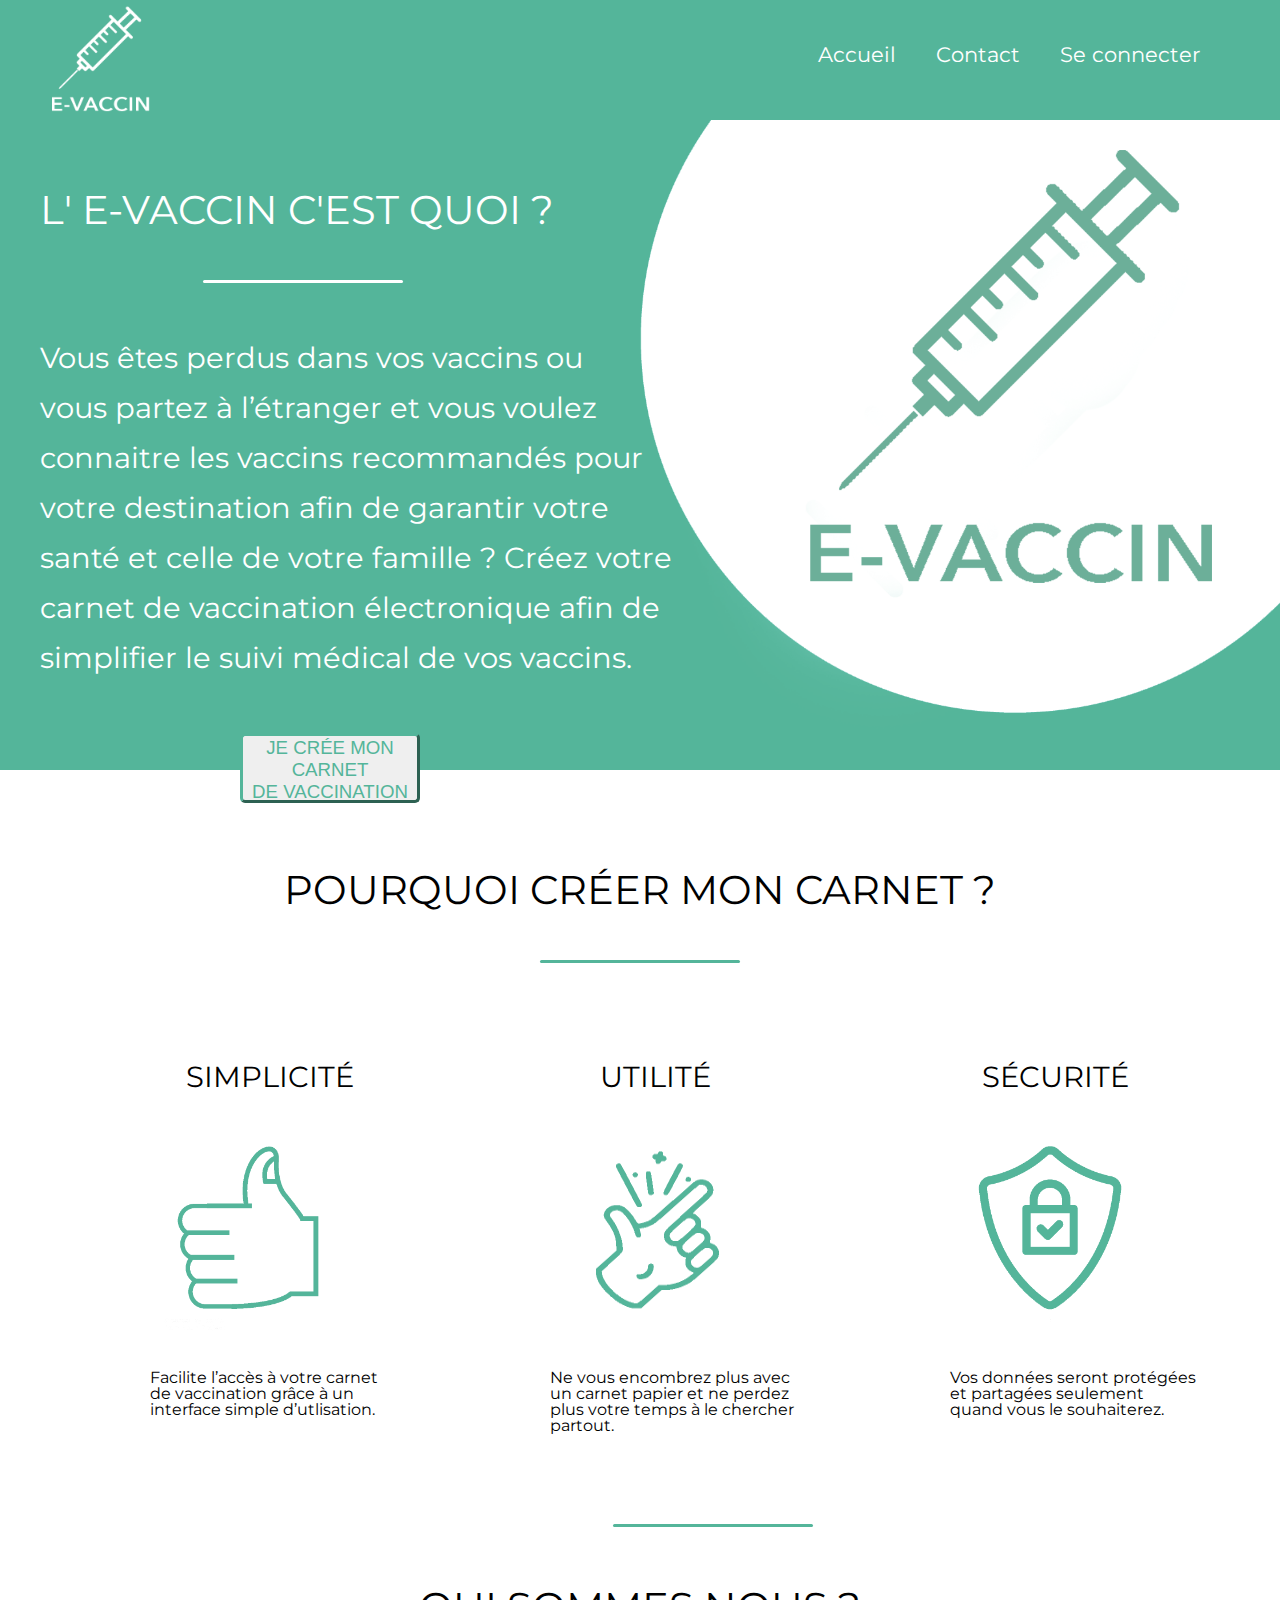
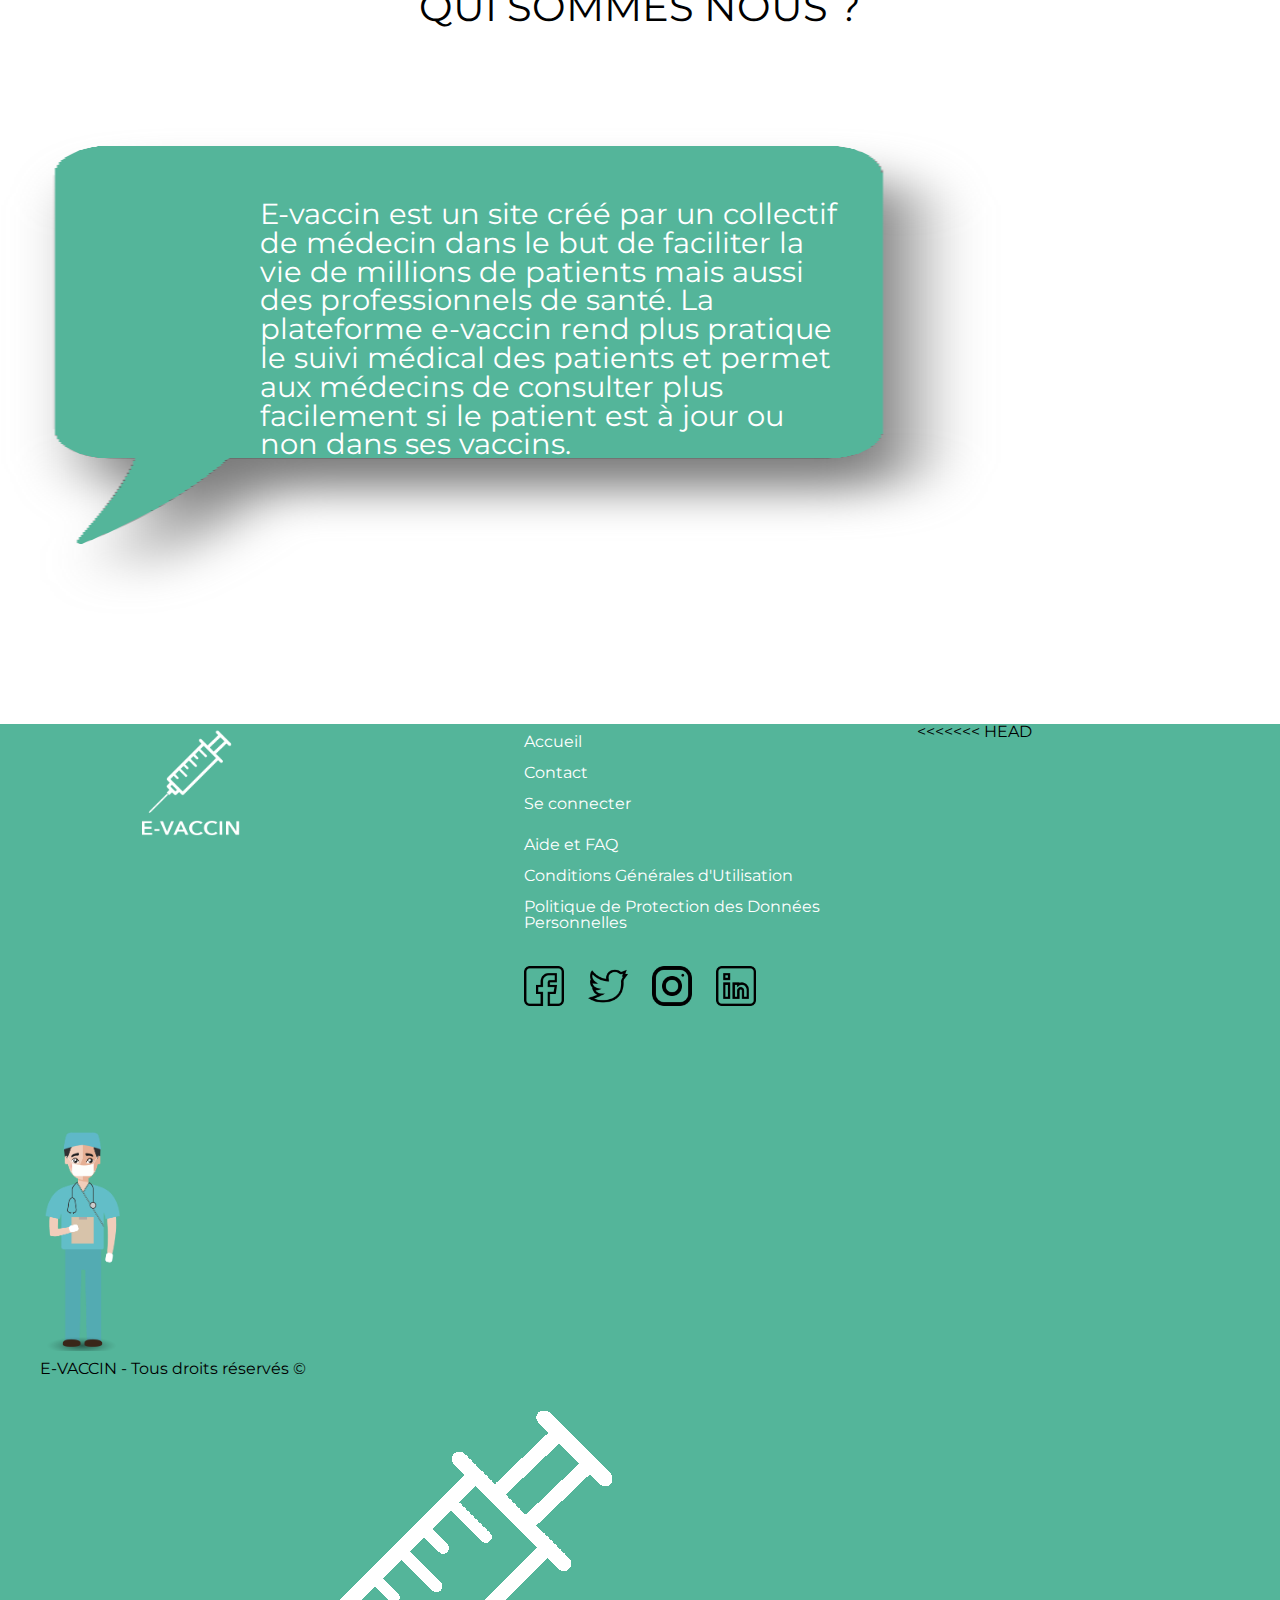
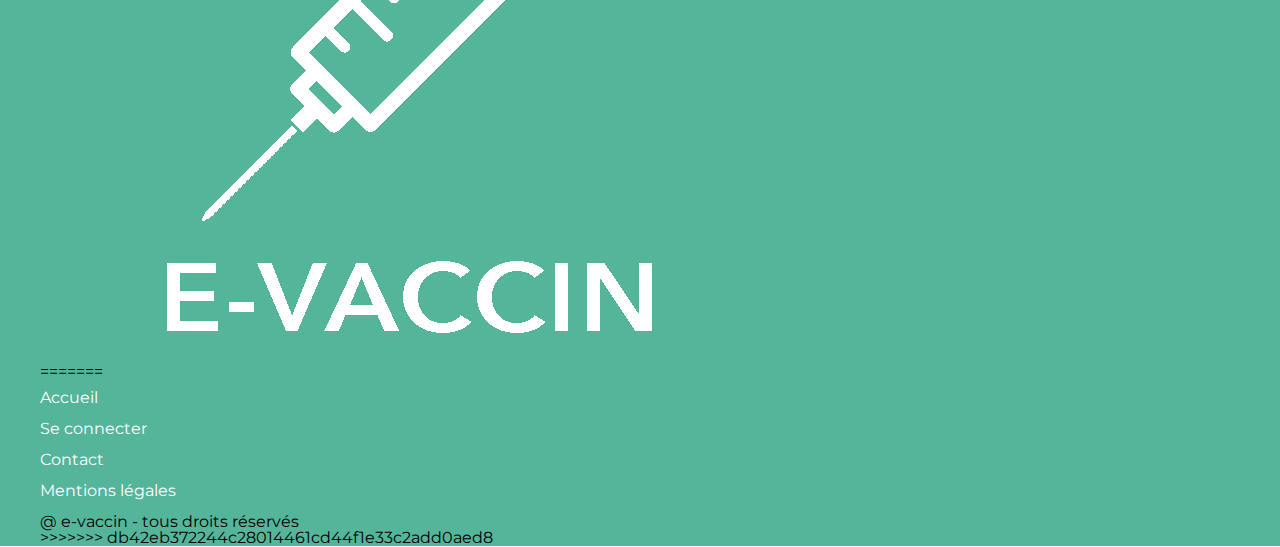
==== commit dbc931b3: "a" ====
--- a/Projet 1/index.html
+++ b/Projet 1/index.html
@@ -2,7 +2,6 @@
 <html lang="fr" dir="ltr">
   <head>
     <meta charset="utf-8">
-    <link href="https://fonts.googleapis.com/css?family=McLaren&display=swap" rel="stylesheet">
     <link href="https://fonts.googleapis.com/css?family=Montserrat&display=swap" rel="stylesheet">
     <link rel="stylesheet" href="asset/css/style.css">
     <title>e-vaccin</title>
@@ -17,7 +16,7 @@
           <nav>
             <ul>
               <li><a href="connexion.html">Se connecter</a></li>
-              <li><a href="#contact">Contact</a></li>
+              <li><a href="contact.html">Contact</a></li>
               <li><a href="index.html">Accueil</a></li>
             </ul>
           </nav>
@@ -84,6 +83,7 @@
 
     <footer>
       <div class="wrap">
+<<<<<<< HEAD
         <div class="footer logofooter">
           <a href="index.html"><img src="asset/images/logof.png" alt="logo du site"></a>
         </div>
@@ -117,6 +117,18 @@
         <div class="mentionfooter">
           <p>E-VACCIN - Tous droits réservés ©</p>
         </div>
+=======
+        <a href="index.html"><img src="asset/images/logof.png" alt="logo du site"></a>
+        <nav>
+          <ul>
+            <li><a href="index.html">Accueil</a></li>
+            <li><a href="connexion.html">Se connecter</a></li>
+            <li><a href="contact.html">Contact</a></li>
+            <li><a href="#mentions">Mentions légales</a></li>
+          </ul>
+        </nav>
+        <p>@ e-vaccin - tous droits réservés</p>
+>>>>>>> db42eb372244c28014461cd44f1e33c2add0aed8
       </div>
       <div class="clear"></div>
     </footer>
--- a/Projet 1/asset/css/style.css
+++ b/Projet 1/asset/css/style.css
@@ -435,4 +435,158 @@
 	margin-bottom: 200px;
 }
 
+<<<<<<< HEAD
 LA MERE DE MATHIS LA REINE DES ABEILLES
+=======
+
+/* CONTACT */
+
+
+.conformulaire {
+	float: left;
+	width: 90%;
+	margin-left: 5%;
+	margin-top: 30px;
+	margin-bottom: 200px;
+  border: 3px solid black;
+}
+.coninformation {
+	margin-top: 30px;
+  margin-left: 300px;
+  margin-right: 300px;
+  margin-bottom: 100px;
+	border: 1px solid #54b59a;
+}
+.h1speciale {
+	text-align: center;
+	margin: 100px 0;
+	font-size: 2.5em;
+  padding-top: 120px;
+  text-transform: uppercase;
+}
+h5{
+	text-align: center;
+	margin: 60px 0;
+	font-size: 1.5em;
+}
+.bar {
+	width: 10%;
+	height: 3px;
+	margin: 0 auto;
+	background-color: #54b59a;
+}
+.conformulaire input{
+	width: 45%;
+	padding: 12px 30px;
+	border-radius: 3px;
+  border: none;
+	background-color: #54b59a;
+	margin-left: 2%;
+	margin-right: 2%;
+  height: 50px;
+}
+
+.conformulaire #prenom {
+  margin-top: 60px;
+  float: left;
+}
+
+.conformulaire #email{
+	margin-top: 60px;
+	float: left;
+	margin-bottom: 30px;
+}
+
+.conformulaire #nom {
+	margin-bottom: 30px;
+	margin-top: 60px;
+	float: right;
+}
+
+.conformulaire textarea{
+	background-color: #54b59a;
+	width: 50%;
+  margin-left: 25px;
+	border-radius: 3px;
+	margin-top: 30px;
+  border: none;
+  width: 80%;
+  height: 200px;
+  max-width: 96%;
+  min-width: 96%;
+}
+
+.conformulaire #sujet {
+	float: right;
+  margin-top: 30px;
+  margin-left: 26px;
+}
+.conformulaire #boutonenvoyer {
+	margin-left: 40%;
+	margin-bottom: 60px;
+	margin-top: 60px;
+  width: 20%;
+}
+.coninformation .info input{
+	background-color: #54b59a;
+	text-align: center;
+	font-size: 1.2em;
+  margin-left: 38%;
+	max-width: 50%;
+	padding: 10px 40px;
+	border: none;
+  margin-bottom: 50px;
+}
+.coninformation .info{
+  color: #54b59a;
+  font-weight: bolder;
+  line-height: 60px;
+}
+.coninformation .imagelogo img {
+  height: 50px;
+  width: 100px;
+  border-radius: 40px;
+  border: none;
+  border: 1px solid #54b59a;
+  float: left;
+  margin-right: 20px;
+}
+.coninformation .found {
+  text-align: center;
+  font-size: 1.2em;
+}
+.coninformation .marc {
+  width: 100px;
+  height: 100px;
+  display: block;
+  margin: 0 auto;
+}
+
+h6 {
+  float: left;
+  margin-top: 175px;
+  font-size: 2em;
+  display: inline-block;
+  text-transform: uppercase;
+}
+
+.img1 {
+   width: 600px;
+   float: right;
+   padding-bottom: 100px;
+ }
+
+.list1 {
+   float: left;
+   margin-top: 250px;
+ }
+
+.list2 {
+   float: left;
+   margin-top: 250px;
+ }
+
+.list {
+   margin-right: 250px;
+ }
+>>>>>>> db42eb372244c28014461cd44f1e33c2add0aed8
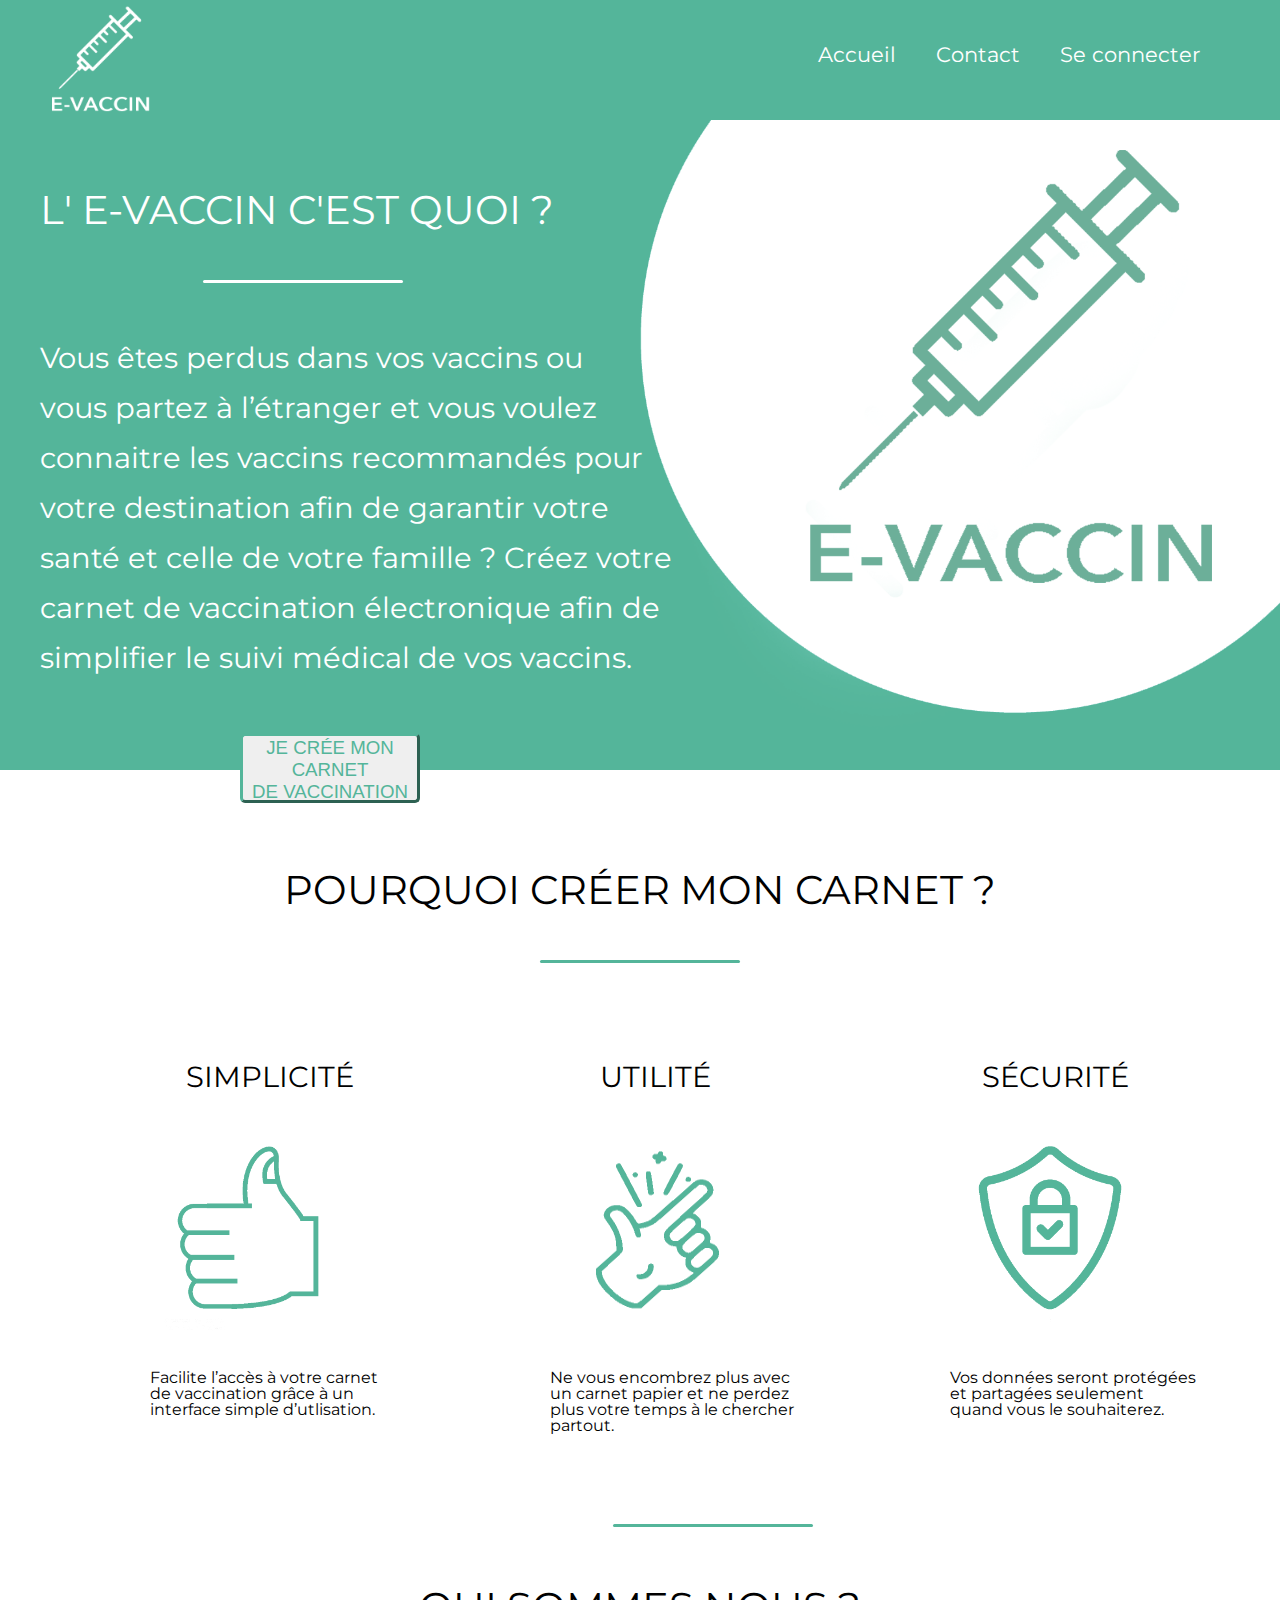
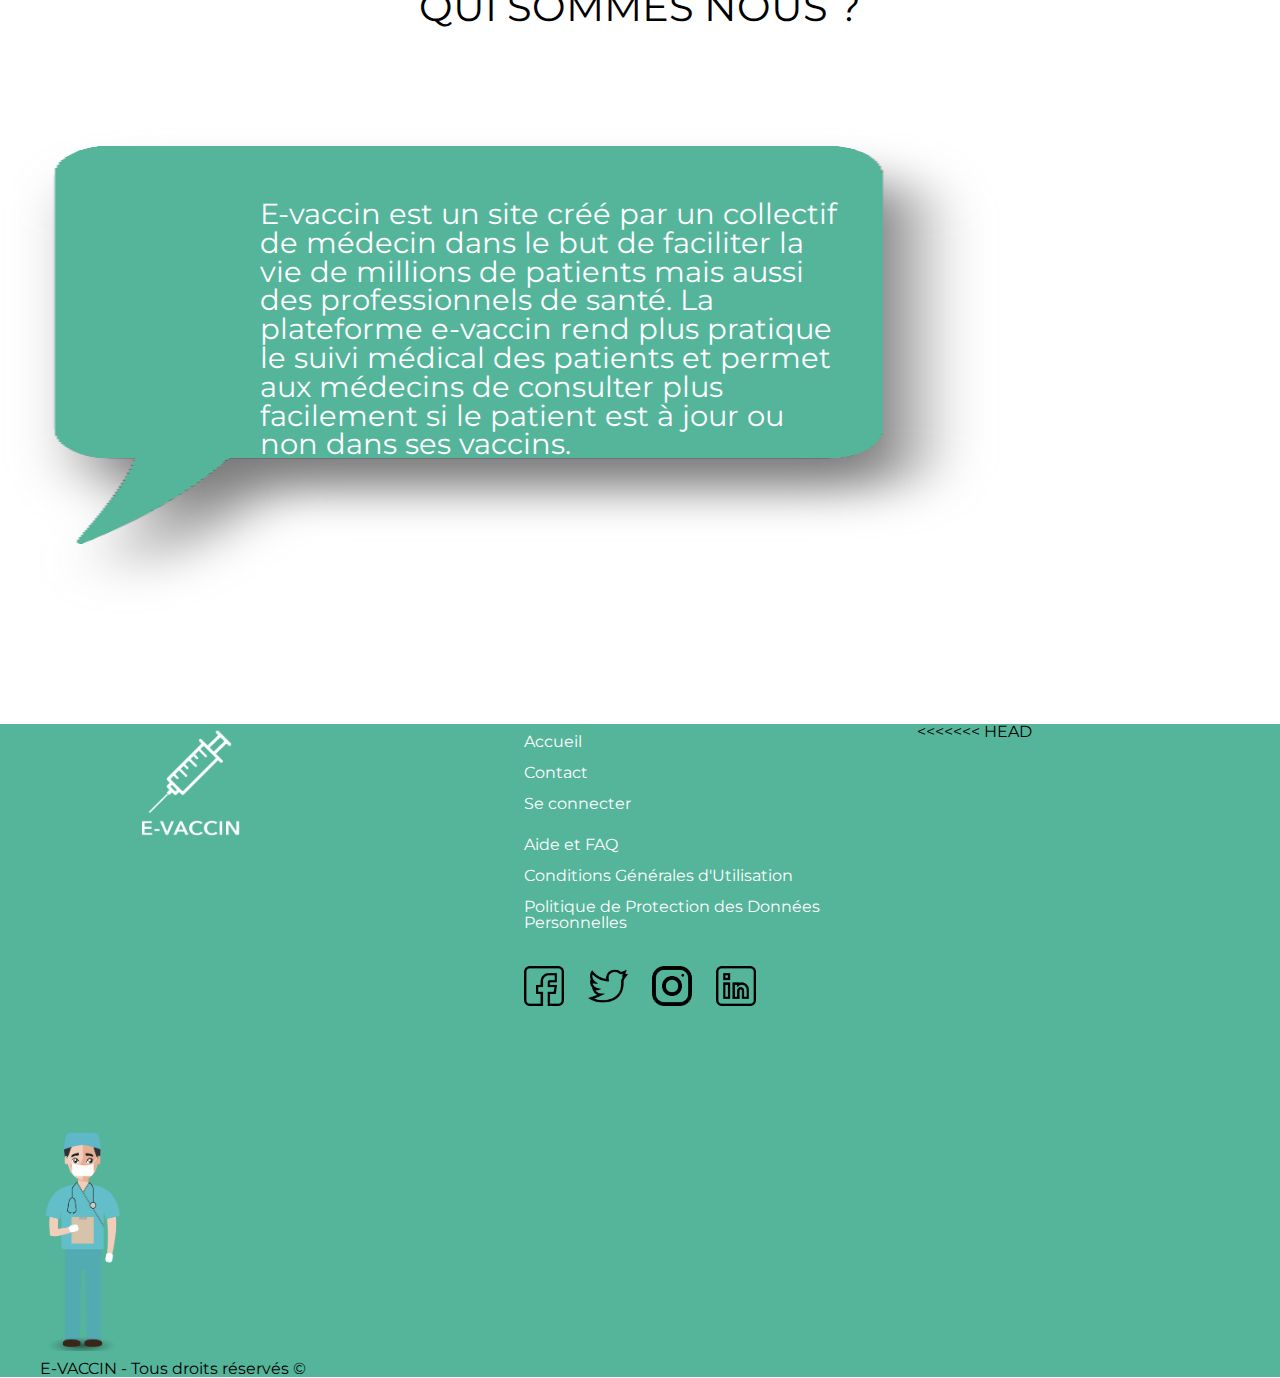
==== commit 19d75a2e: "a" ====
--- a/Projet 1/index.html
+++ b/Projet 1/index.html
@@ -117,18 +117,7 @@
         <div class="mentionfooter">
           <p>E-VACCIN - Tous droits réservés ©</p>
         </div>
-=======
-        <a href="index.html"><img src="asset/images/logof.png" alt="logo du site"></a>
-        <nav>
-          <ul>
-            <li><a href="index.html">Accueil</a></li>
-            <li><a href="connexion.html">Se connecter</a></li>
-            <li><a href="contact.html">Contact</a></li>
-            <li><a href="#mentions">Mentions légales</a></li>
-          </ul>
-        </nav>
-        <p>@ e-vaccin - tous droits réservés</p>
->>>>>>> db42eb372244c28014461cd44f1e33c2add0aed8
+
       </div>
       <div class="clear"></div>
     </footer>
--- a/Projet 1/asset/css/style.css
+++ b/Projet 1/asset/css/style.css
@@ -531,11 +531,13 @@
 	background-color: #54b59a;
 	text-align: center;
 	font-size: 1.2em;
-  margin-left: 38%;
+  display: block;
+  margin: 0 auto;
 	max-width: 50%;
 	padding: 10px 40px;
 	border: none;
   margin-bottom: 50px;
+  margin-top: 10px;
 }
 .coninformation .info{
   color: #54b59a;
@@ -550,6 +552,7 @@
   border: 1px solid #54b59a;
   float: left;
   margin-right: 20px;
+  margin-left: 15px;
 }
 .coninformation .found {
   text-align: center;
@@ -562,12 +565,11 @@
   margin: 0 auto;
 }
 
-h6 {
-  float: left;
-  margin-top: 175px;
-  font-size: 2em;
-  display: inline-block;
-  text-transform: uppercase;
+.coninformation .marc:hover {
+  transform: scale(4);
+  transition: 1s;
+  margin-bottom: 00px;
+  margin-top: 200px;
 }
 
 .img1 {
@@ -589,4 +591,9 @@
 .list {
    margin-right: 250px;
  }
+<<<<<<< HEAD
 >>>>>>> db42eb372244c28014461cd44f1e33c2add0aed8
+=======
+
+h
+>>>>>>> e82da75345de45799c90b5a6415c335ec797275e
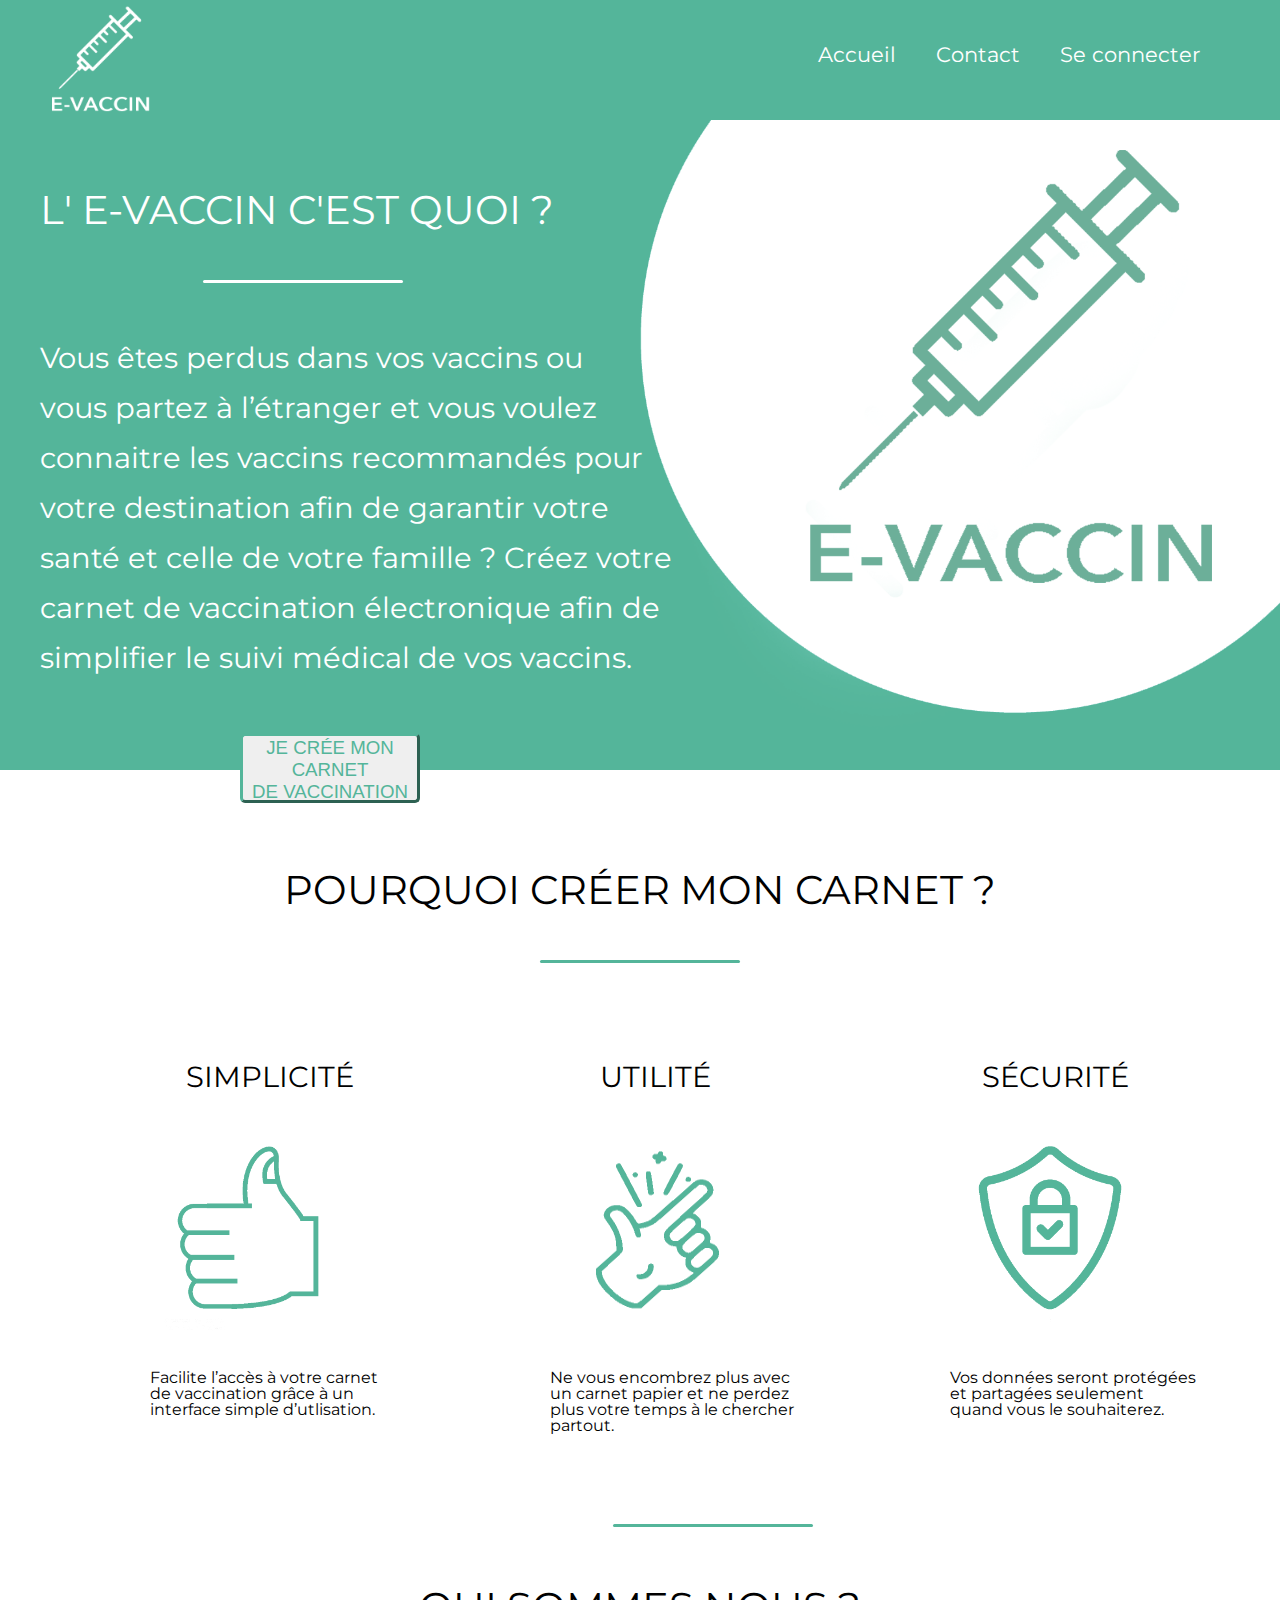
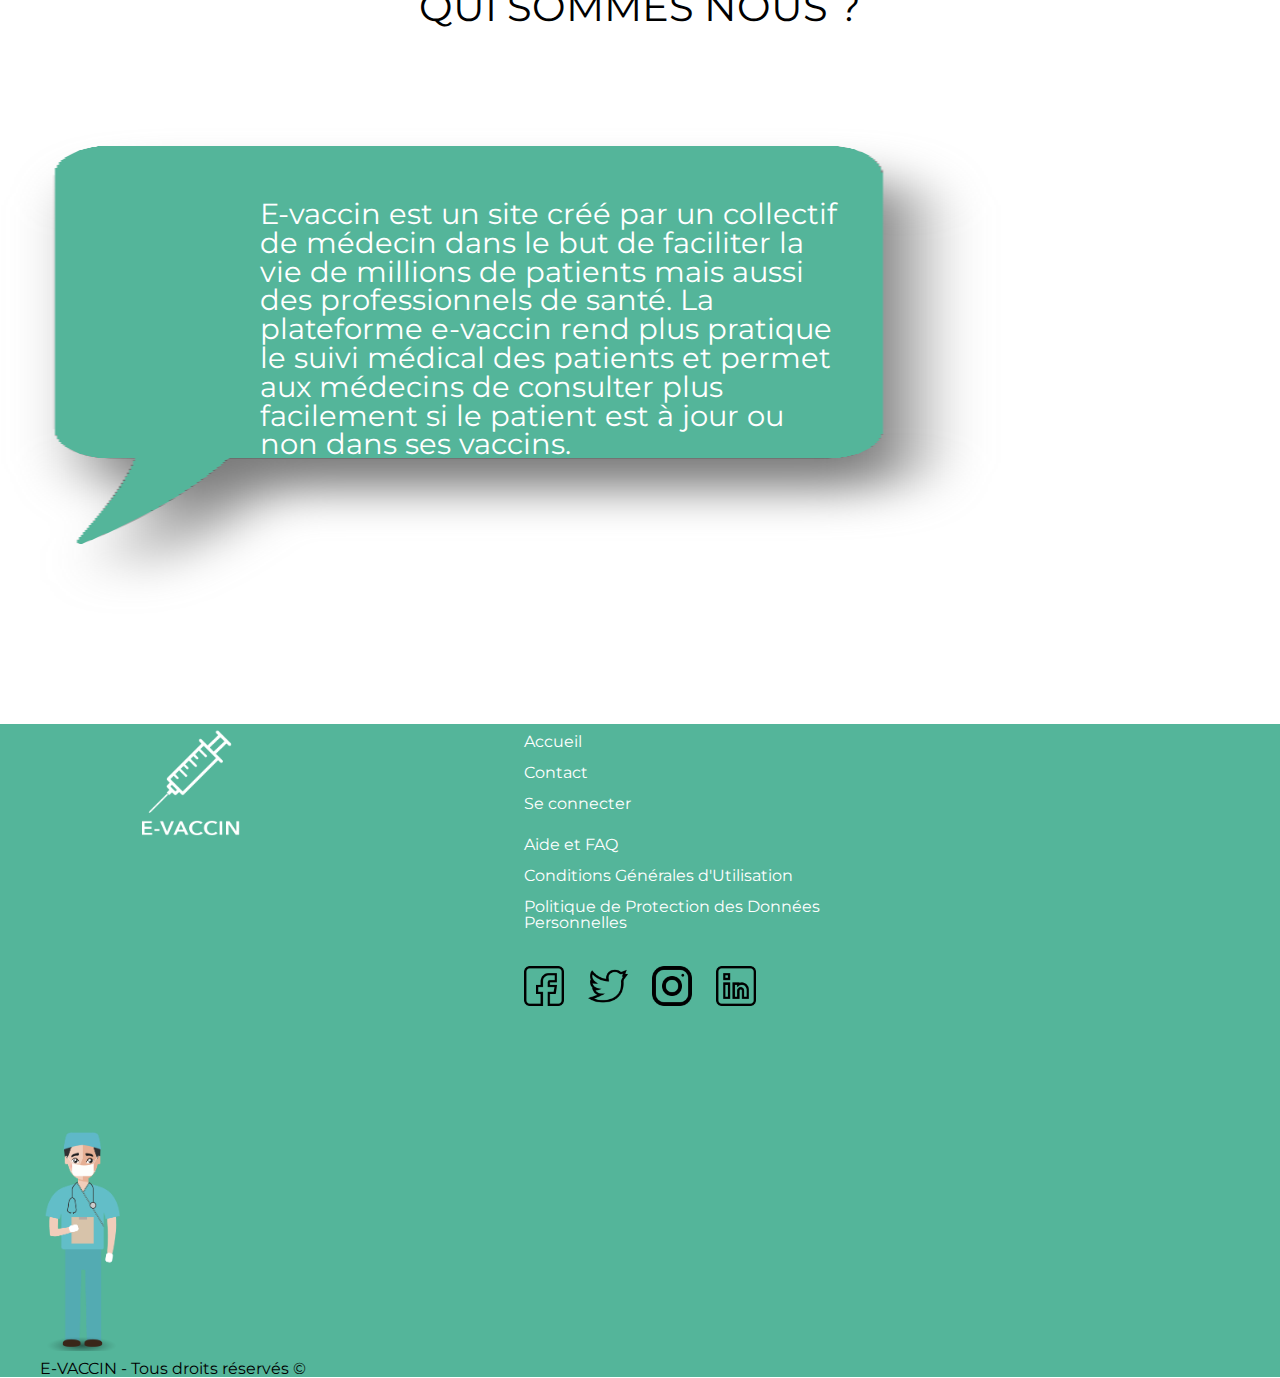
==== commit 3c0bc093: "Update index.html" ====
--- a/Projet 1/index.html
+++ b/Projet 1/index.html
@@ -83,7 +83,6 @@
 
     <footer>
       <div class="wrap">
-<<<<<<< HEAD
         <div class="footer logofooter">
           <a href="index.html"><img src="asset/images/logof.png" alt="logo du site"></a>
         </div>
--- a/Projet 1/asset/css/style.css
+++ b/Projet 1/asset/css/style.css
@@ -559,7 +559,7 @@
   font-size: 1.2em;
 }
 .coninformation .marc {
-  width: 100px;
+  width: 120px;
   height: 100px;
   display: block;
   margin: 0 auto;
@@ -568,8 +568,8 @@
 .coninformation .marc:hover {
   transform: scale(4);
   transition: 1s;
-  margin-bottom: 00px;
-  margin-top: 200px;
+  margin-bottom: 150px;
+  margin-top: 150px;
 }
 
 .img1 {
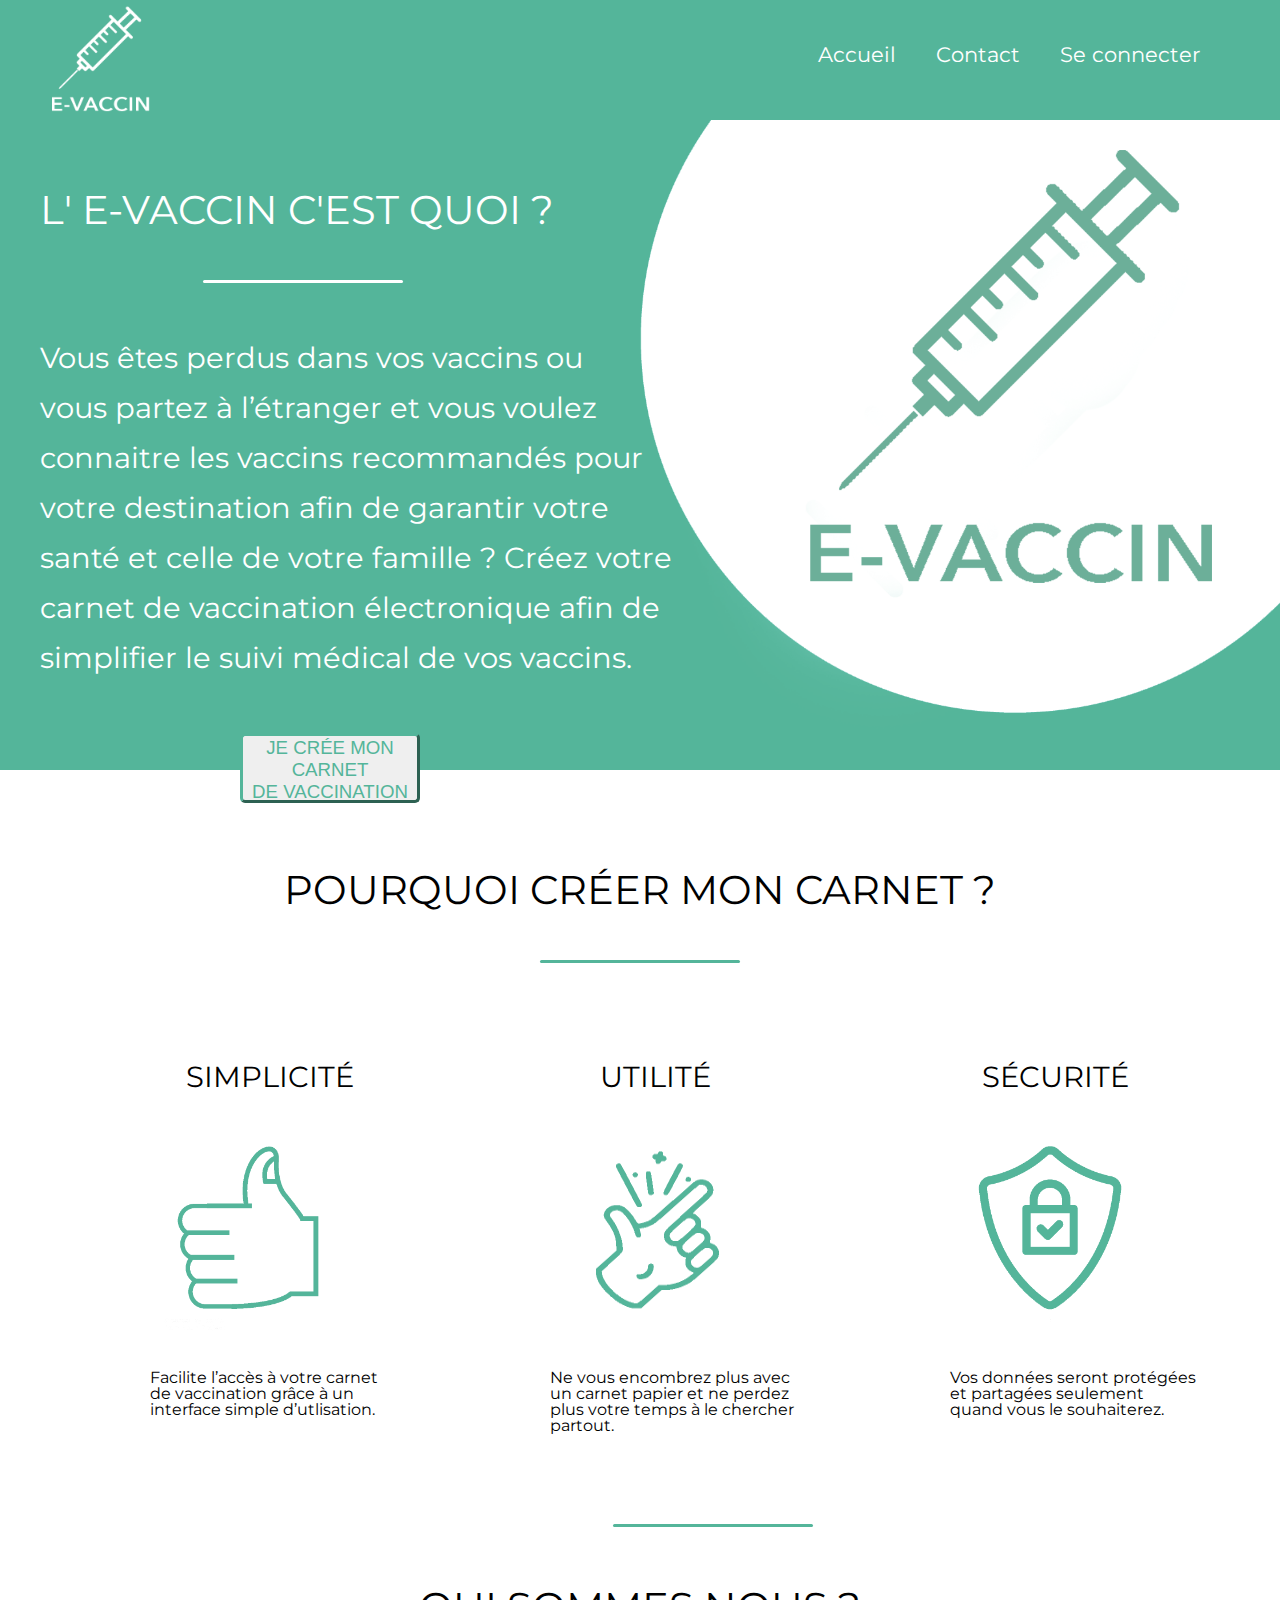
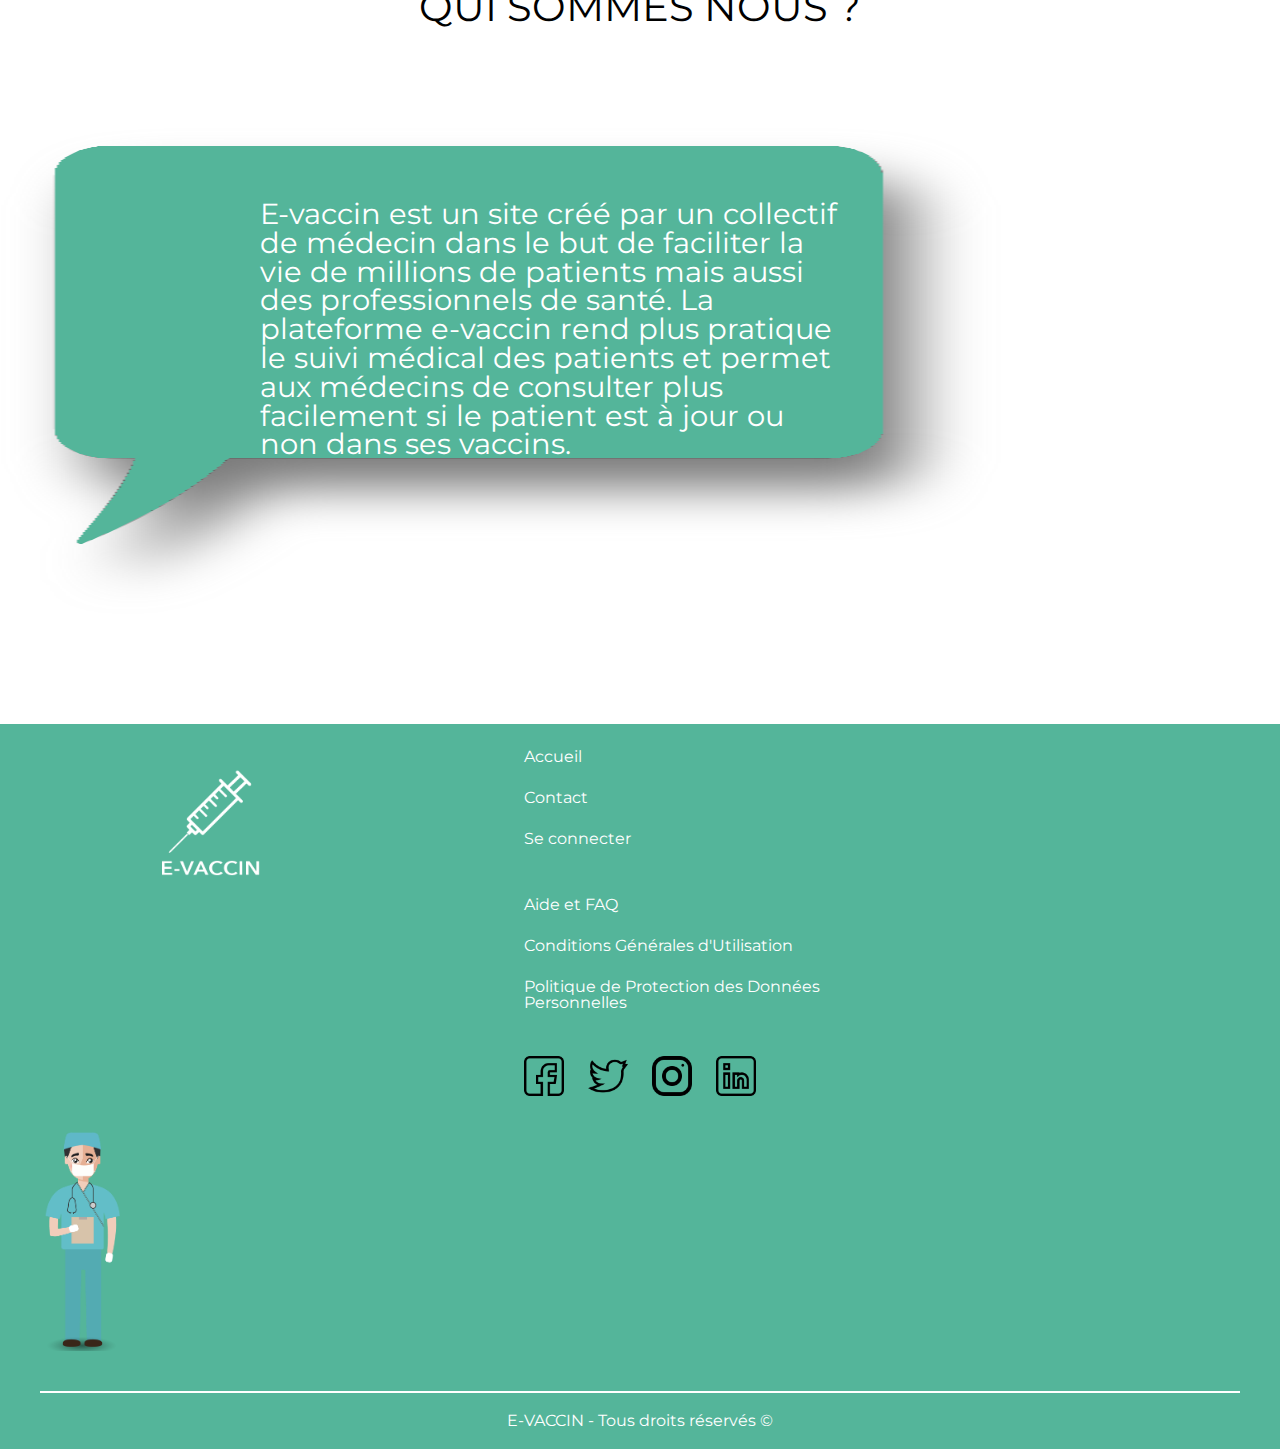
==== commit 34bba8b4: "Correction mineure et page mes vaccins" ====
--- a/Projet 1/index.html
+++ b/Projet 1/index.html
@@ -104,10 +104,10 @@
             </ul>
           </nav>
           <div class="reseaufooter">
-            <img src="asset/images/facebook.png" alt="logo facebook">
-            <img src="asset/images/twitter.png" alt="logo facebook">
-            <img src="asset/images/instagram.png" alt="logo facebook">
-            <img src="asset/images/linkedin.png" alt="logo facebook">
+            <a href="https://fr-fr.facebook.com/" target="_blank"><img src="asset/images/facebook.png" alt="logo facebook"></a>
+            <a href="https://twitter.com/?lang=fr" target="_blank"><img src="asset/images/twitter.png" alt="logo twitter"></a>
+            <a href="https://www.instagram.com/?hl=fr" target="_blank"><img src="asset/images/instagram.png" alt="logo instagram"></a>
+            <a href="https://fr.linkedin.com/" target="_blank"><img src="asset/images/linkedin.png" alt="logo linkedin"></a>
           </div>
         </div>
         <div class="clear"></div>
--- a/Projet 1/asset/css/style.css
+++ b/Projet 1/asset/css/style.css
@@ -219,11 +219,14 @@
   width: 120px;
   height: 120px;
   float: left;
-}
+  margin-top: 40px;
+  margin-left: 20px;
+}
+
 
 footer nav ul li  {
-  margin-top: 10px;
-  margin-bottom: 15px;
+  margin-top: 25px;
+  margin-bottom: 25px;
 }
 
 footer nav ul li a {
@@ -242,9 +245,15 @@
 }
 
 footer .barrefooter {
-  width: 100%;
-  height: 10px;
-  color: white;
+  height: 2px;
+  background-color: white;
+  margin: 40px 0px 20px 0;
+}
+
+footer .mentionfooter {
+  text-align: center;
+  color: #fff;
+  padding-bottom: 20px;
 }
 
 
@@ -276,6 +285,7 @@
   border-color: #54B59A;
   border-width: 1.5px;
 }
+
 div .connexion input[type=password]{
   width: 100%;
   padding: 14px 20px;
@@ -314,6 +324,7 @@
   border-color: #54B59A;
   border-width: 1.5px;
 }
+
 div .connexion input[type=submit]:hover{
 
 	transition-duration: 1s;
@@ -323,12 +334,15 @@
 	background-position: right;
 
 }
+
 div .connexion input[type=text]:hover{
 	border: 3px solid #16a88b;
 }
+
 div .connexion input[type=password]:hover{
 	border: 3px solid #16a88b;
 }
+
 div .inscription input[type=text]{
   width: 100%;
   padding: 14px 20px;
@@ -384,19 +398,22 @@
 
 div .inscription input[type=submit]:hover{
 
-	transition-duration: 1s;
+  transition-duration: .5s;
 	background-image: url(../images/bandetextee-vaccin.png);
 	background-size: contain;
 	background-repeat: no-repeat;
 	background-position: right;
 
 }
+
 div .inscription input[type=text]:hover{
 	border: 3px solid #16a88b;
 }
+
 div .inscription input[type=password]:hover{
 	border: 3px solid #16a88b;
 }
+
 div .barre3 {
 	background-color: #16a88b;
 	height: 2px;
@@ -407,7 +424,6 @@
 
 }
 
-
 div .connexion {
 	float: left;
 	width: 40%;
@@ -417,10 +433,12 @@
 	float: right;
 	width: 40%;
 }
+
 .connexion p , .inscription p {
 	text-align: center;
 	margin-bottom: 40px;
 }
+
 div .barre4 {
 	background-color: #16a88b;
 	height: 675px;
@@ -435,9 +453,40 @@
 	margin-bottom: 200px;
 }
 
-<<<<<<< HEAD
-LA MERE DE MATHIS LA REINE DES ABEILLES
-=======
+
+
+
+
+
+
+
+
+
+
+
+
+
+
+
+
+
+
+
+
+
+
+
+
+
+
+
+
+
+
+
+
+
+
 
 /* CONTACT */
 
@@ -448,8 +497,8 @@
 	margin-left: 5%;
 	margin-top: 30px;
 	margin-bottom: 200px;
-  border: 3px solid black;
-}
+}
+
 .coninformation {
 	margin-top: 30px;
   margin-left: 300px;
@@ -457,37 +506,43 @@
   margin-bottom: 100px;
 	border: 1px solid #54b59a;
 }
+
 .h1speciale {
 	text-align: center;
-	margin: 100px 0;
+	margin: 200px 0 50px 0;
 	font-size: 2.5em;
-  padding-top: 120px;
   text-transform: uppercase;
 }
+
 h5{
 	text-align: center;
-	margin: 60px 0;
+	margin-top: 100px;
 	font-size: 1.5em;
 }
+
 .bar {
 	width: 10%;
 	height: 3px;
 	margin: 0 auto;
 	background-color: #54b59a;
 }
+
 .conformulaire input{
 	width: 45%;
 	padding: 12px 30px;
-	border-radius: 3px;
-  border: none;
-	background-color: #54b59a;
+	border-radius: 5px;
+	background-color: #fff;
 	margin-left: 2%;
 	margin-right: 2%;
-  height: 50px;
+    height: 50px;
+    border: 1px solid #54b59a;
+    opacity: 80%;
+    border-width: 1.5px;
+
 }
 
 .conformulaire #prenom {
-  margin-top: 60px;
+  margin-top: 30px;
   float: left;
 }
 
@@ -499,21 +554,22 @@
 
 .conformulaire #nom {
 	margin-bottom: 30px;
-	margin-top: 60px;
+	margin-top: 30px;
 	float: right;
 }
 
 .conformulaire textarea{
-	background-color: #54b59a;
-	width: 50%;
+	background-color: white;
   margin-left: 25px;
 	border-radius: 3px;
 	margin-top: 30px;
-  border: none;
   width: 80%;
   height: 200px;
   max-width: 96%;
   min-width: 96%;
+    border: 1px solid #54b59a;
+    opacity: 80%;
+    border-width: 1.5px;
 }
 
 .conformulaire #sujet {
@@ -521,12 +577,14 @@
   margin-top: 30px;
   margin-left: 26px;
 }
+
 .conformulaire #boutonenvoyer {
 	margin-left: 40%;
 	margin-bottom: 60px;
 	margin-top: 60px;
   width: 20%;
 }
+
 .coninformation .info input{
 	background-color: #54b59a;
 	text-align: center;
@@ -539,61 +597,502 @@
   margin-bottom: 50px;
   margin-top: 10px;
 }
+
 .coninformation .info{
   color: #54b59a;
   font-weight: bolder;
   line-height: 60px;
 }
+
 .coninformation .imagelogo img {
-  height: 50px;
-  width: 100px;
+  height: 25px;
+  width: 50px;
   border-radius: 40px;
   border: none;
   border: 1px solid #54b59a;
   float: left;
   margin-right: 20px;
   margin-left: 15px;
-}
+  margin-top: 16px;
+}
+
 .coninformation .found {
   text-align: center;
   font-size: 1.2em;
 }
-.coninformation .marc {
+
+.coninformation .marc{
   width: 120px;
   height: 100px;
   display: block;
   margin: 0 auto;
 }
-
-.coninformation .marc:hover {
-  transform: scale(4);
-  transition: 1s;
-  margin-bottom: 150px;
-  margin-top: 150px;
+.coninformation .marc:hover{
+  transform: scale(3.5);
+  transition: 0.5s;
+  margin-top: 125px;
+  margin-bottom: 125px;
+}
+
+
+
+
+
+
+
+
+
+
+
+
+
+
+
+
+
+
+
+
+
+
+
+
+
+
+
+
+
+
+
+
+
+
+
+
+
+
+
+
+
+
+
+
+
+
+
+
+
+
+
+
+
+
+
+
+
+
+
+
+
+
+
+
+
+
+
+
+
+
+
+
+
+
+
+
+
+
+
+
+
+
+
+
+
+
+
+
+
+
+
+
+
+/* MES VACCINS */
+
+#section1 {
+  margin-top: 155px;
+}
+
+h6 {
+  font-size: 2em;
+  text-transform: uppercase;
+  text-align: center;
+}
+
+.bar2 {
+  width: 10%;
+	height: 3px;
+	background-color: #54b59a;
+  margin: 0 auto;
+  margin-top: 30px;
+}
+
+.list {
+  float: left;
+  margin-top: 50px;
+  font-size: 1.4em;
+  margin-left: 50px;
+}
+
+.list1 {
+  float: left;
+  margin-left: 10px;
+}
+
+.titre2 {
+  margin-top: 35px;
+}
+
+#section1 ul li {
+  padding: 10px;
 }
 
 .img1 {
-   width: 600px;
-   float: right;
-   padding-bottom: 100px;
- }
-
-.list1 {
-   float: left;
-   margin-top: 250px;
- }
-
-.list2 {
-   float: left;
-   margin-top: 250px;
- }
-
-.list {
-   margin-right: 250px;
- }
-<<<<<<< HEAD
->>>>>>> db42eb372244c28014461cd44f1e33c2add0aed8
-=======
-
-h
->>>>>>> e82da75345de45799c90b5a6415c335ec797275e
+  float: right;
+  width: 450px;
+  margin-right: 50px;
+}
+
+.tableau {
+  margin: 0 auto;
+  width: 70%;
+  margin-top: 30px;
+  border: solid 3px;
+}
+
+.column {
+  width: 33.3333333333333333333%;
+  text-align: center;
+  margin-top: 15px;
+  border: solid 3px;
+  border-color: #54b59a;
+}
+
+.column td {
+  padding-top: 15px;
+  border: solid 3px;
+  padding-bottom: 15px;
+  border-color: #54b59a;
+}
+
+.linetitle th {
+  padding-bottom: 15px;
+  border: solid 3px;
+  padding-top: 15px;
+  border-color: #54b59a;
+}
+
+.legend {
+  float: left;
+  margin-right: 25px;
+  text-decoration: underline;
+  text-transform: uppercase;
+}
+
+.img {
+  margin-top: 25px;
+  margin-bottom: 50px;
+}
+
+.description {
+  float: right;
+  margin-left: 10px;
+}
+
+.img2 {
+  float: left;
+  margin-left: 200px;
+}
+
+.imgbleue {
+  margin-left: 10px;
+}
+
+.img3 {
+  float: left;
+  margin-left: 40px;
+}
+
+#section2 a {
+  float: right;
+  margin-right: 200px;
+  margin-top: 15px;
+}
+
+
+
+
+
+
+
+
+
+
+
+
+
+
+
+
+
+
+
+
+
+
+
+
+
+
+
+
+
+
+
+
+
+
+
+
+
+
+
+
+
+
+
+
+
+
+
+
+
+
+
+
+
+
+
+
+
+
+
+
+
+
+
+
+
+
+
+
+
+
+
+
+
+
+
+
+
+
+
+
+
+
+
+
+
+
+
+
+
+/* //ENFANT// */
+
+#mesenfants {
+  padding-top: 125px;
+}
+
+.titreenfant {
+  text-align: center;
+  margin-top: 30px;
+}
+
+#mesenfants p {
+  width: 50%;
+  font-size: 1.8em;
+  margin-top: 100px;
+  margin-left: 5%;
+  line-height: 44px;
+}
+
+#mesenfants img {
+  float: right;
+  margin-top: -300px;
+  margin-right: 5%;
+  width: 30%;
+  height: 30%;
+}
+
+.barre7 {
+  width: 10%;
+	height: 3px;
+	background-color: #54b59a;
+  margin: 0 auto;
+  margin-top: 30px;
+}
+
+
+
+
+
+
+
+
+
+
+
+
+
+
+
+
+
+
+
+
+
+
+
+
+
+
+
+
+
+
+
+
+
+
+
+
+
+
+
+
+
+
+
+
+
+
+
+
+
+
+
+
+
+
+
+/* MON COMPTE */
+
+#moncompte {
+  margin-top: 155px;
+}
+
+#moncompte .profilcompte {
+    margin-top: 180px;
+}
+
+#moncompte .profilcompte input {
+    float: left;
+    display: inline;
+    width: 100%;
+}
+
+#moncompte .profilcompte label {
+    float: left;
+    display: inline;
+}
+
+#moncompte .profilcompte p {
+    float: right;
+    display: inline;
+    font-size: 1.6em;
+    margin-right : 5%;
+}
+
+#moncompte .bar {
+  width: 10%;
+  height: 3px;
+  background-color: #54b59a;
+  margin: 0 auto;
+  display: block;
+  margin-top: 30px;
+}
+
+
+#moncompte .profilcompte2 h2{
+    font-size: 2em;
+    text-transform: uppercase;
+    display: inline-block;
+    margin-left: 40%;
+}
+
+.nomprenom {
+  font-size: 1.5em;
+  margin-bottom: 100px;
+  margin-top: 5px;
+  padding-left: 20px;
+}
+
+.nom1 {
+  float: right;
+  margin-right: 25px;
+}
+
+.prenom1 {
+  float: right;
+}
+
+#moncompte .profilcompte2 form {
+    margin: 60px 25%;
+
+}
+
+#moncompte .profilcompte2 div {
+    margin-bottom: 30px;
+}
+#moncompte .profilcompte2 input {
+    border: solid #54B59A 2px ;
+    padding: 5px 15px;
+    float: right;
+    background-color: white;
+    border-radius: 2px;
+}
+
+#moncompte .profilcompte2 input:hover{
+    background-color: #54B59A ;
+    transition: 0.2s;
+}
